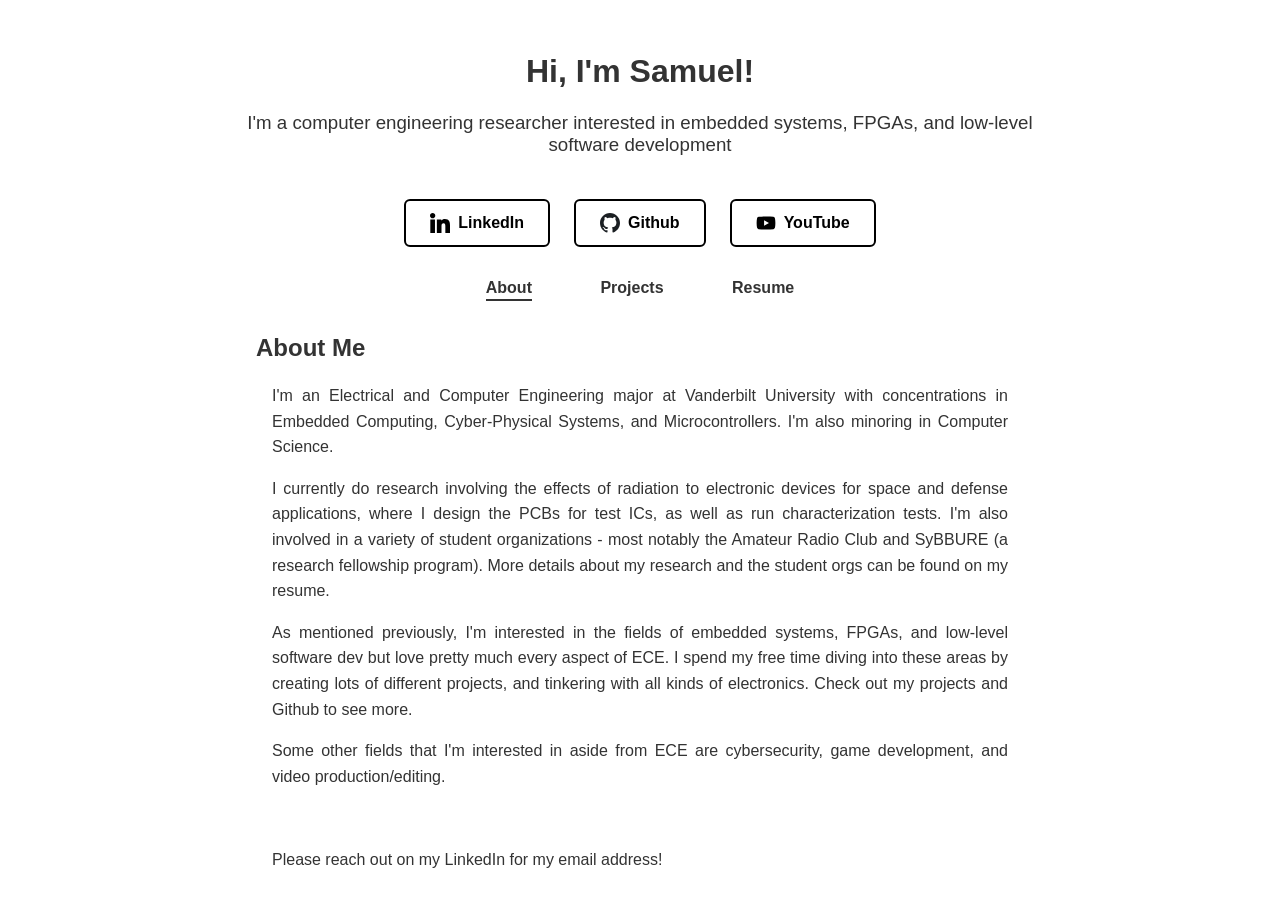
==== index.html @ ed7cce14 "Updated YT link" ====
<!DOCTYPE html>
<html lang="en">
<head>
  <meta charset="UTF-8">
  <meta name="viewport" content="width=device-width, initial-scale=1.0">
  <title>Samuel Wang - Personal Website</title>
  <link rel="stylesheet" href="styles.css">
</head>
<body>
  <header class="fade-in">
    <h1>Hi, I'm Samuel!</h1>
    <h3>
      I'm a computer engineering researcher interested in embedded systems, FPGAs, and low-level software development
    </h3>
  </header>

  <section id="social-media" class="fade-in">
    <div class="social-links">
      <a href="https://www.linkedin.com/in/samuel-wang-506a9029a/" target="_blank" class="social-link">
        <img src="images/linkedin.svg" alt="LinkedIn">
        LinkedIn
      </a>
      <a href="https://github.com/SamuelWang05" target="_blank" class="social-link">
        <img src="images/Octicons-mark-github.svg" alt="GitHub">
        Github
      </a>
      <a href="https://www.youtube.com/@HomebrewKernel" target="_blank" class="social-link">
        <img src="images/youtube.svg" alt="YouTube">
        YouTube
      </a>
    </div>
  </section>  

  <nav class="fade-in">
    <ul>
      <li><a href="#about" class="tab-link">About</a></li>
      <li><a href="#projects" class="tab-link">Projects</a></li>
      <li><a href="#resume" class="tab-link">Resume</a></li>
    </ul>
  </nav> 

  <main>
    <section id="about" class="tab-content">
      <h2>About Me</h2>
      <header>
        <p>
          I'm an Electrical and Computer Engineering major at Vanderbilt University with concentrations in Embedded Computing, Cyber-Physical Systems, and Microcontrollers. I'm also minoring in Computer Science.
        </p>
        <p>
          I currently do research involving the effects of radiation to electronic devices for space and defense applications, where I design the PCBs for test ICs, as well as run characterization tests. I'm also involved in a variety of student organizations - most notably the Amateur Radio Club and SyBBURE (a research fellowship program). More details about my research and the student orgs can be found on my resume.
        </p>
        <p>
          As mentioned previously, I'm interested in the fields of embedded systems, FPGAs, and low-level software dev but love pretty much every aspect of ECE. I spend my free time diving into these areas by creating lots of different projects, and tinkering with all kinds of electronics. Check out my projects and Github to see more.
        </p>
        <p>
          Some other fields that I'm interested in aside from ECE are cybersecurity, game development, and video production/editing.
        </p>
        <br>
        <p>
          Please reach out on my LinkedIn for my email address!
        </p>
      </header>
    </section>

    <section id="projects" class="tab-content">
      <h2>Projects</h2>
      
      <div class="project">
        <img src="images/chip8.jpeg" alt="Chip 8 Image" class="project-img left">
        <div class="project-info right">
          <h3>Chip 8 Emulator</h3>
          <p>
            C++ based emulator that interprets and runs CHIP-8 programs. Handles opcode decoding, graphics rendering, and memory management 
          </p>
          <div class="project-tags">
            <span>C++</span>
            <span>SDL2</span>
            <span>Emulator</span>
            <span>Game Dev</span>
            <a href="https://github.com/SamuelWang05/Chip-8-Emulator" target="_blank" class="github-link">
              <img src="images/Octicons-mark-github.svg" alt="GitHub">
            </a>
          </div>
        </div>
      </div>

      <div class="project">
        <img src="images/youtube_automation.webp" alt="YouTube Automation Image" class="project-img right">
        <div class="project-info left">
          <h3>Automated YouTube Video Generator</h3>
          <p>
            Python-based tool that scrapes top Reddit posts to automatically generate YouTube Shorts, complete with subtitles, background video, and voiceover
          </p>
          <div class="project-tags">
            <span>Python</span>
            <span>Reddit API</span>
            <span>Selenium</span>
            <span>moviepy</span>
            <span>pyttsx3</span>
            <a href="https://github.com/SamuelWang05/AutomatedYouTubeChannel/tree/main" target="_blank" class="github-link">
              <img src="images/Octicons-mark-github.svg" alt="GitHub">
            </a>
          </div>
        </div>
      </div>

      <section class="tracking-section">
        <div id="activity-chart-container">
            <section id="github-activity">
                <h2>My Recent Github Activity:</h2>
                <ul id="activity-list">Loading...</ul>
            </section>
            <div id="chart-container">
                <canvas id="languagesChart"></canvas>
            </div>
        </div>
      </section>

    </section>      

    <section id="resume" class="tab-content">
      <h3><b><u>Education</u></b></h3>
      <p><b>Vanderbilt University</b></p>
      <p><b>Bachelor of Engineering</b> Electrical and Computer Engineering; <b>Minor</b> Computer Science</p>
      <p><b>GPA:</b> 3.95/4.00, Dean’s List (3x) </p>
      <p><b>Relevant Coursework:</b> Computer Architecture, Microcontrollers, Electronics, Digital Signal Processing, Software Design Patterns, Statistics</p>
      
      <h3><b><u>Professional Experience</u></b></h3>
      <p><b>Incoming @ General Motors</b></p>
      <ul>
        <li><p>Manufacturing Controls Intern</p></li>
      </ul>

      <p><b>Vanderbilt Institute for Space and Defense Electronics Lab</b></p>
      <ul>
        <li><p>Develop PCBs (4 layer, mixed signal) for custom test ICs at advanced transistor nodes</p></li>
        <li><p>Developed Python scripts to automate data collection and parsing to investigate shift register functionality at low supply voltages, improving manual processing time by 25 minutes / device</p></li>
      </ul>

      <p><b>The SyBBURE Searle Research and Design Program</b></p>
      <ul>
        <li><p>Implemented an audio-responsive system by interfacing an LED matrix with a Raspberry Pi, using EEG brainwave data to generate mood-specific visualizations and music playback</p></li>
        <li><p>Enhanced user experience by integrating Spotify API to enable audio playback linked to mood-driven playlists</p></li>
        <li><p>Presented research poster at the 2024 SyBBURE summer symposium to a 40+ audience</p></li>
      </ul>

      <p><b>Vanderbilt Undergraduate School of Engineering - Research Intern</b></p>
      <ul>
        <li><p>Assessed manufacturing variations at the 3nm bulk-FinFET node by measuring ring oscillator frequencies on 50+ devices at 3 voltage levels, improving production reliability</p></li>
        <li><p>Developed measurement techniques enabling accurate reading of shift register data at sub-450 mV input voltages, enhancing functionality for low-power applications</p></li>
      </ul>
      
      <h3><b><u>Activities</u></b></h3>
      <p><b>Vanderbilt Amateur Radio Club</b></p>
      <ul>
        <li><p>Assembled a low-cost, directional Yagi antenna for transmitter hunting, optimizing signal accuracy and reducing tracking time for field operations</p></li>
      </ul>
      
      <h3><b><u>Skills</u></b></h3>
      <p><b>Programming: </b> Java, C++, Arduino (C++), SystemVerilog, Python, R, MATLAB</p>
      <p><b>Tools: </b>  Altium, KiCad, EasyEDA, LTSpice</p>

      <br>
      <p>Last updated: Nov. 16, 2024</p>
    </section>
  </main>

  <script src="script.js"></script>
</body>
</html>
---- styles.css ----
body {
  font-family: -apple-system, BlinkMacSystemFont, "Segoe UI", Roboto, "Helvetica Neue", Arial, sans-serif;
  margin: 0;
  padding: 0;
  background-color: #fff;
  color: #333;
}

header {
  text-align: center;
  padding: 2rem 1rem;
  max-width: 800px;
  margin: 0 auto;
}

header p {
  text-align: justify;
  line-height: 1.6;
}

#about h2 {
  margin-bottom: -2rem; /* Adjust this value as needed */
}

h3 {
  font-weight: normal;
}

nav {
  text-align: center;
  margin-bottom: 2rem;
}

nav ul {
  list-style: none;
  padding: 0;
}

nav ul li {
  display: inline;
  margin: 0 2rem;
}

nav ul li a {
  position: relative;
  text-decoration: none;
  color: #333;
  font-weight: bold;
  padding-bottom: 5px;
}

nav ul li a::after {
  content: '';
  position: absolute;
  width: 100%;
  height: 2px;
  bottom: 0;
  left: 0;
  background-color: #333;
  transform: scaleX(0);
  transform-origin: center;
  transition: transform 0.3s ease;
}

nav ul li a:hover::after,
nav ul li a.active::after {
  transform: scaleX(1);
}

main {
  max-width: 800px;
  margin: 0 auto;
  padding: 0 1rem;
}

.tab-content {
  display: none;
  opacity: 0;
  transform: translateY(10px);
  transition: opacity 0.5s ease, transform 0.5s ease;
  max-width: 800px;
  margin: 0 auto;
  padding: 0 1rem;
  text-align: justify;
  line-height: 1.6;
}

.tab-content.active {
  display: block;
}

.tab-content.visible {
  opacity: 1;
  transform: translateY(0);
}

#activity-list {
  list-style: none; /* Removes default bullets */
  padding-left: 0; /* Aligns items properly */
}

#activity-list li {
  margin-bottom: 10px; /* Adds some spacing between events */
}

/* Social Media Section */
#social-media {
  text-align: center;
  margin-top: -1rem;
  margin-bottom: 2rem;
}

.social-links {
  display: flex;
  justify-content: center;
  gap: 1.5rem;
  flex-wrap: wrap;
  margin-top: 0.5rem;
}

.social-link {
  display: flex;
  align-items: center;
  justify-content: center;
  gap: 0.5rem;
  padding: 0.75rem 1.5rem;
  border-radius: 6px;
  text-decoration: none;
  font-weight: bold;
  font-size: 1rem;
  color: #000;
  background-color: #fff;
  border: 2px solid #000;
  transition: background-color 0.3s ease, color 0.3s ease, transform 0.2s ease;
}

.social-link img {
  width: 20px;
  height: 20px;
  filter: invert(0);
  transition: filter 0.3s ease;
}

.social-link:hover {
  background-color: #000;
  color: #fff;
}

.social-link:hover img {
  filter: invert(1);
}

.social-link:active {
  transform: scale(0.95);
}

/* Projects Section */
#projects {
  max-width: 900px;
  margin: 0 auto;
}

.project {
  display: flex;
  align-items: center;
  margin-bottom: 3rem;
  gap: 2rem;
}

.project-img {
  width: 45%;
  border-radius: 10px;
  box-shadow: 0 4px 10px rgba(0, 0, 0, 0.2);
}

.project-info {
  width: 50%;
}

.project-info h3 {
  margin: 0 0 0.5rem;
}

.project-info p {
  margin-bottom: 1rem;
}

/* Alternating Layout */
.project .left {
  order: -1;
}

.project .right {
  order: 1;
}

/* Skill Tags */
.project-tags {
  display: flex;
  flex-wrap: wrap;
  gap: 0.5rem;
  align-items: center;
}

.project-tags span {
  background-color: #f0f0f0;
  color: #333;
  padding: 5px 10px;
  font-size: 0.9rem;
  border-radius: 5px;
  font-weight: bold;
}

/* GitHub Icon */
.github-link img {
  width: 24px;
  height: 24px;
  vertical-align: middle;
  transition: transform 0.2s ease-in-out;
}

.github-link:hover img {
  transform: scale(1.1);
}

/* Fade-in for top-level elements */
.fade-in {
  opacity: 0;
  transform: translateY(10px);
  transition: opacity 1s ease, transform 1s ease;
}

.fade-in.visible {
  opacity: 1;
  transform: translateY(0);
}
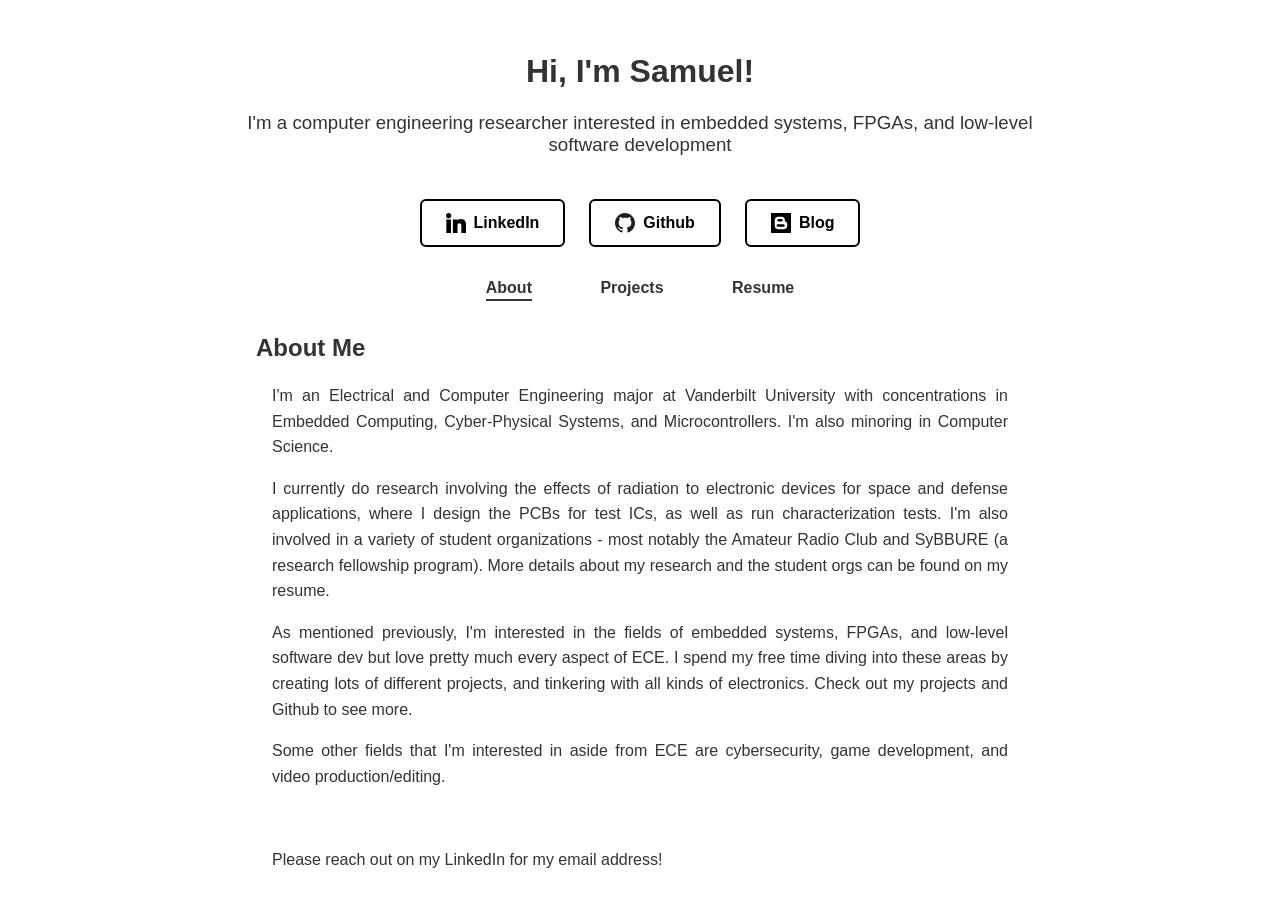
==== commit 7c0d95fe: "Updated resume" ====
--- a/index.html
+++ b/index.html
@@ -24,9 +24,9 @@
         <img src="images/Octicons-mark-github.svg" alt="GitHub">
         Github
       </a>
-      <a href="https://www.youtube.com/@HomebrewKernel" target="_blank" class="social-link">
-        <img src="images/youtube.svg" alt="YouTube">
-        YouTube
+      <a href="https://samwangblog.blogspot.com/" target="_blank" class="social-link">
+        <img src="images/blogger.svg" alt="Blog">
+        Blog 
       </a>
     </div>
   </section>  
@@ -77,8 +77,9 @@
             <span>SDL2</span>
             <span>Emulator</span>
             <span>Game Dev</span>
-            <a href="https://github.com/SamuelWang05/Chip-8-Emulator" target="_blank" class="github-link">
+            <a href="https://github.com/SamuelWang05/Chip-8-Emulator" target="_blank" class="project-link">
               <img src="images/Octicons-mark-github.svg" alt="GitHub">
+              Link
             </a>
           </div>
         </div>
@@ -97,8 +98,9 @@
             <span>Selenium</span>
             <span>moviepy</span>
             <span>pyttsx3</span>
-            <a href="https://github.com/SamuelWang05/AutomatedYouTubeChannel/tree/main" target="_blank" class="github-link">
+            <a href="https://github.com/SamuelWang05/AutomatedYouTubeChannel/tree/main" target="_blank" class="project-link">
               <img src="images/Octicons-mark-github.svg" alt="GitHub">
+              Link
             </a>
           </div>
         </div>
@@ -119,49 +121,84 @@
     </section>      
 
     <section id="resume" class="tab-content">
-      <h3><b><u>Education</u></b></h3>
+      <h3><b>Education</b></h3>
+      <hr>
       <p><b>Vanderbilt University</b></p>
       <p><b>Bachelor of Engineering</b> Electrical and Computer Engineering; <b>Minor</b> Computer Science</p>
-      <p><b>GPA:</b> 3.95/4.00, Dean’s List (3x) </p>
-      <p><b>Relevant Coursework:</b> Computer Architecture, Microcontrollers, Electronics, Digital Signal Processing, Software Design Patterns, Statistics</p>
-      
-      <h3><b><u>Professional Experience</u></b></h3>
-      <p><b>Incoming @ General Motors</b></p>
-      <ul>
-        <li><p>Manufacturing Controls Intern</p></li>
-      </ul>
-
-      <p><b>Vanderbilt Institute for Space and Defense Electronics Lab</b></p>
-      <ul>
-        <li><p>Develop PCBs (4 layer, mixed signal) for custom test ICs at advanced transistor nodes</p></li>
-        <li><p>Developed Python scripts to automate data collection and parsing to investigate shift register functionality at low supply voltages, improving manual processing time by 25 minutes / device</p></li>
-      </ul>
-
-      <p><b>The SyBBURE Searle Research and Design Program</b></p>
-      <ul>
-        <li><p>Implemented an audio-responsive system by interfacing an LED matrix with a Raspberry Pi, using EEG brainwave data to generate mood-specific visualizations and music playback</p></li>
-        <li><p>Enhanced user experience by integrating Spotify API to enable audio playback linked to mood-driven playlists</p></li>
-        <li><p>Presented research poster at the 2024 SyBBURE summer symposium to a 40+ audience</p></li>
-      </ul>
-
-      <p><b>Vanderbilt Undergraduate School of Engineering - Research Intern</b></p>
-      <ul>
-        <li><p>Assessed manufacturing variations at the 3nm bulk-FinFET node by measuring ring oscillator frequencies on 50+ devices at 3 voltage levels, improving production reliability</p></li>
-        <li><p>Developed measurement techniques enabling accurate reading of shift register data at sub-450 mV input voltages, enhancing functionality for low-power applications</p></li>
-      </ul>
-      
-      <h3><b><u>Activities</u></b></h3>
+      <p><b>GPA:</b> 3.96/4.00, Dean’s List (4x) </p>
+      <p><b>Relevant Coursework:</b> Operating Systems, Microcontrollers, Computer Architecture, VLSI Design, Digital Signal Processing, Microelectronics, FPGA Design, Data Structures & Algorithms, Discrete Math, Electronics, Analog Circuits </p>
+      
+      <h3><b>Professional Experience</b></h3>
+      <hr>
+      <p class="tight"><b>General Motors</b></p>
+      <i>Controls Engineer Intern</i>
+      <ul>
+        <li><p>Developed control logic for manufacturing equipment validation by integrating a CAN-based communication stack for a Programmable Logic Controller (PLC), increasing validation testing efficiency by 65%</p></li>
+        <li><p>Developed a Python GUI application for real-time PLC data analysis, providing live graphical data visualization and accelerating debugging in critical manufacturing environments by hours</p></li>
+      </ul>
+
+      <p class="tight"><b>Vanderbilt Institute for Space and Defense Electronics Lab</b></p>
+      <i>Undergraudate Research Assistant</i>
+      <ul>
+        <li><p>Wrote Python scripts to automate error-rate analysis of shift register outputs from FPGA-collected data, reducing manual processing time by 80%</p></li>
+        <li><p>Designed a Python-based telemetry data pipeline over WiFi, using Wireshark and Pandas to analyze real-time metrics and identify root causes of radiation-induced faults in drone systems</p></li>
+        <li><p>Led 3-member team in the design of a multi-layer, mixed-signal PCB with custom footprints for 3nm FinFET CMOS test ICs, enabling high energy electron radiation effects research</p></li>
+        <li><p>Designed PCB for ribbon cable testing to enhance data acquisition reliability, reducing validation time by 80%</p></li>
+        <li><p>Presented research poster to a 400+ audience at the IEEE Nuclear & Space Radiation Effects Conference</p></li>
+      </ul>
+
+      <p class="tight"><b>Vanderbilt Undergraduate School of Engineering</b></p>
+      <i>Research Intern</i>
+      <ul>
+        <li><p>Developed measurement techniques enabling accurate reading of shift register data at sub-nominal input voltages, enhancing functionality for low-power applicationsy</p></li>
+        <li><p>Wrote comprehensive documentation on experimental setup and data analysis processes, aiding two additional experiments, and streamlining collaboration with Git for version control</p></li>
+      </ul>
+
+      <h3><b>Projects</b></h3>
+      <hr>
+      <p><b>Autonomous Vehicle Sensor Fusion Simulator</b> | C++</p>
+      <ul>
+        <li><p>Built an autonomous vehicle simulator by applying a Kalman filter to synthetic LiDAR, radar, and camera inputs, achieving 98% object association accuracy</p></li>
+      </ul>
+      <p><b>Real-time Embedded Audio Equalizer</b> | C, RTOS, STM32</p>
+      <ul>
+        <li><p>Built a real-time embedded audio visualizer system using RTOS with an STM32F4 microcontroller, applying 3-band IIR filtering with ~[X]ms latency</p></li>
+        <li><p>Integrated adjustable potentiometers and LCD display with ADC and GPIO peripherals to dynamically control equalizer gain bands and visualize output, achieving ~[Z]ms input-to-output system response time</p></li>
+      </ul>
+      <p><b>EEG Brainwave Visualizer</b> | Python, Raspberry Pi</p>
+      <ul>
+        <li><p>Collaborated in team of 4 to implement real-time EEG brainwave processing on a Raspberry Pi to generate mood-specific visualizations on an LED matrix and adaptive music playback</p></li>
+        <li><p>Used the pybluez Python library to filter bluetooth data from the EEG sensor, achieving 85\% accuracy in mood associativity</p></li>
+        <li><p>Hackathon winner for top project in innovative hardware-software design</p></li>
+      </ul>
+      <p><b>Chip 8 Emulator</b> | C++, CPU Design, Emulator</p>
+      <ul>
+        <li><p>Implemented a Chip-8 interpreter in C++ by decoding and executing 35+ opcodes, managing memory, registers, timers, and input to recreate retro game behavior</p></li>
+        <li><p>Utilized SDL2 library to build a graphical frontend for rendering memory-mapped graphics and handling real-time, event-driven user input</p></li>
+      </ul>
+      <p><b>Reddit Stores - Automated YouTube Video Editor</b></p>
+      <ul>
+        <li><p>Developed a Python automation pipeline using the Reddit API to fetch top posts into .mp4 videos, enabling media generation in seconds</p></li>
+        <li><p>Utilized moviepy, pyttsx3, and Selenium libraries to automatically generate voiceovers and edit videos</p></li>
+        <li><p>Published 16 videos to YouTube, generating nearly 1k views and achieving a 96\% upvote rate, validating the design</p></li>
+      </ul>
+      
+      <h3><b>Activities</b></h3>
+      <hr>
       <p><b>Vanderbilt Amateur Radio Club</b></p>
       <ul>
         <li><p>Assembled a low-cost, directional Yagi antenna for transmitter hunting, optimizing signal accuracy and reducing tracking time for field operations</p></li>
-      </ul>
-      
-      <h3><b><u>Skills</u></b></h3>
-      <p><b>Programming: </b> Java, C++, Arduino (C++), SystemVerilog, Python, R, MATLAB</p>
-      <p><b>Tools: </b>  Altium, KiCad, EasyEDA, LTSpice</p>
+        <li><p>Collaborated with team of 4 to design PCB in KiCAD to generate carrier wave signals in the AM frequency band for a miniature radio transmitter</p></li>
+      </ul>
+      
+      <h3><b>Skills</b></h3>
+      <hr>
+      <p><b>Programming: </b> C/C++, Python, Assembly (AVR), Verilog (GTKWave, Icarus Verilog), Java, Matlab</p>
+      <p><b>Software Tools: </b>  Git, LTSpice, FreeRTOS, STM32 Cube IDE, Cadence, Wireshark, KiCAD</p>
+      <p><b>Hardware Tools: </b> Oscilloscope, Logic Analyzer, FPGAs</p>
 
       <br>
-      <p>Last updated: Nov. 16, 2024</p>
+      <p>Last updated: Aug. 22, 2025</p>
     </section>
   </main>
 
--- a/styles.css
+++ b/styles.css
@@ -211,18 +211,6 @@
   font-weight: bold;
 }
 
-/* GitHub Icon */
-.github-link img {
-  width: 24px;
-  height: 24px;
-  vertical-align: middle;
-  transition: transform 0.2s ease-in-out;
-}
-
-.github-link:hover img {
-  transform: scale(1.1);
-}
-
 /* Fade-in for top-level elements */
 .fade-in {
   opacity: 0;
@@ -233,4 +221,56 @@
 .fade-in.visible {
   opacity: 1;
   transform: translateY(0);
-}+}
+
+/* 🔹 New tighter paragraph class for experience section */
+p.tight {
+  margin-bottom: 0.25rem; /* smaller gap under paragraph */
+}
+
+/* Single-spaced bullets in resume section */
+#resume ul {
+  margin-top: 0.25rem;   /* tighten space above list */
+  margin-bottom: 0.25rem; /* tighten space below list */
+}
+
+#resume ul li {
+  margin-bottom: 0.15rem; /* very small gap between bullets */
+}
+
+#resume ul li p {
+  margin: 0.01; 
+  line-height: 1.2; /* tighter line spacing inside each bullet */
+}
+
+.project-link {
+  display: inline-flex;
+  align-items: center;
+  gap: 6px; /* space between icon and text */
+  background-color: #fff; /* default white */
+  color: #000; /* default black text */
+  padding: 5px 12px;
+  font-size: 0.9rem;
+  border-radius: 5px;
+  font-weight: bold;
+  text-decoration: none;
+  border: 1.9px solid #000; /* optional: black border to match header buttons */
+  transition: background-color 0.3s ease, color 0.3s ease, transform 0.2s ease;
+}
+
+.project-link img {
+  width: 16px;
+  height: 16px;
+  filter: invert(0); /* black icon by default */
+  transition: filter 0.3s ease;
+}
+
+.project-link:hover {
+  background-color: #000; /* hover: black background */
+  color: #fff; /* hover: white text */
+  transform: translateY(-2px);
+}
+
+.project-link:hover img {
+  filter: invert(1); /* hover: white icon */
+}
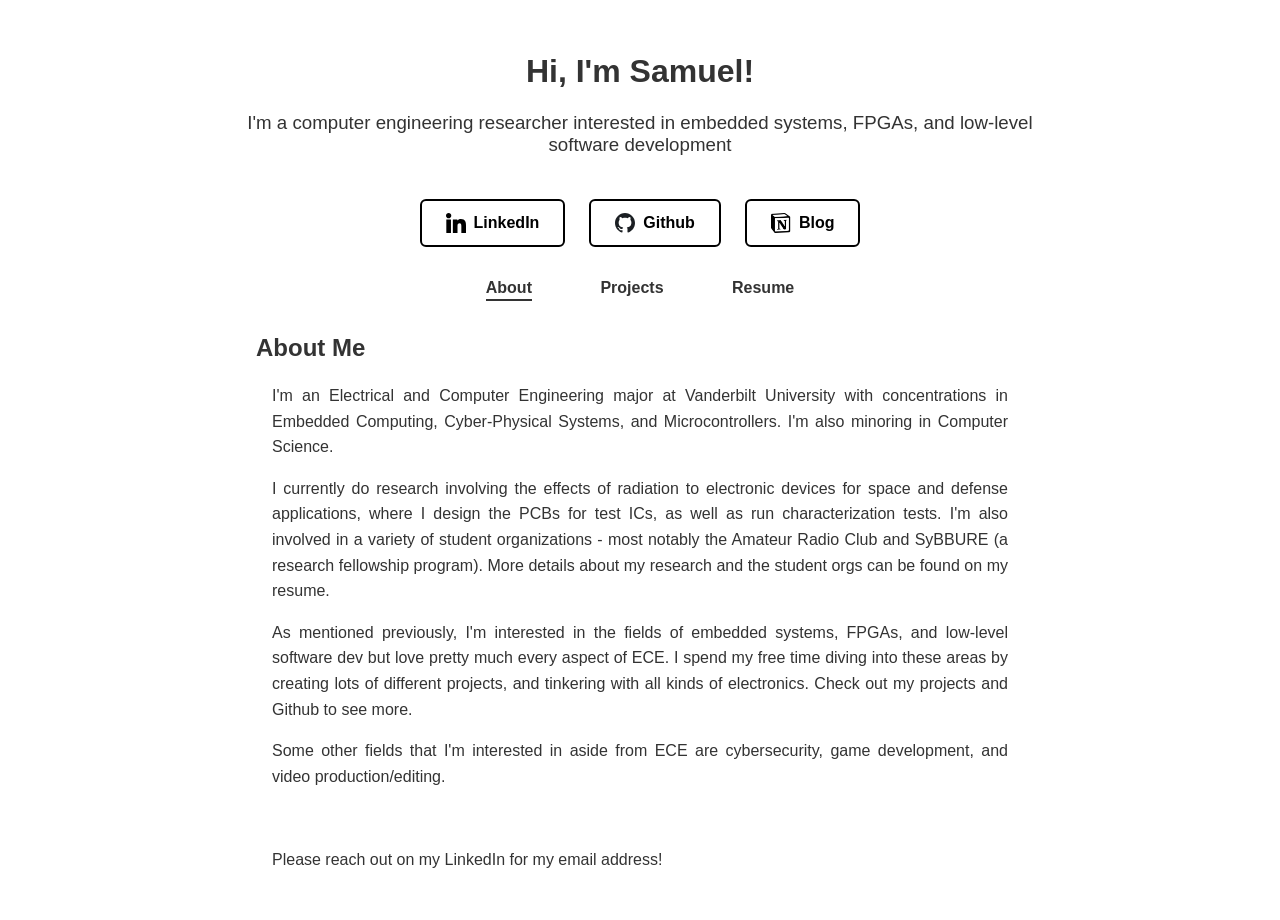
==== commit 0b3c50bb: "updated blog" ====
--- a/index.html
+++ b/index.html
@@ -24,8 +24,8 @@
         <img src="images/Octicons-mark-github.svg" alt="GitHub">
         Github
       </a>
-      <a href="https://samwangblog.blogspot.com/" target="_blank" class="social-link">
-        <img src="images/blogger.svg" alt="Blog">
+      <a href="https://samuel-wang-blog.notion.site/Samuel-s-Blog-2cd65964be1780f497fef8274fc2be08" target="_blank" class="social-link">
+        <img src="images/Notion-logo.webp" alt="Blog">
         Blog 
       </a>
     </div>
@@ -64,7 +64,27 @@
 
     <section id="projects" class="tab-content">
       <h2>Projects</h2>
-      
+
+       <div class="project">
+        <img src="images/stm_audio_mixer.jpeg" alt="STM Audio Mixer Image" class="project-img right">
+        <div class="project-info left">
+          <h3>Audio Mixer with an STM32</h3>
+          <p>
+            Real-time embedded audio mixer using an STM32F4 microcontroller and 3-band IIR filtering 
+          </p>
+          <div class="project-tags">
+            <span>C</span>
+            <span>Embedded</span>
+            <span>STM32</span>
+            <span>DSP</span>
+            <a href="https://github.com/SamuelWang05/Chip-8-Emulator" target="_blank" class="project-link">
+              <img src="images/blogger.svg" alt="Blog">
+              Blog Post 
+            </a>
+          </div>
+        </div>
+      </div>
+
       <div class="project">
         <img src="images/chip8.jpeg" alt="Chip 8 Image" class="project-img left">
         <div class="project-info right">
@@ -168,7 +188,7 @@
       <p><b>EEG Brainwave Visualizer</b> | Python, Raspberry Pi</p>
       <ul>
         <li><p>Collaborated in team of 4 to implement real-time EEG brainwave processing on a Raspberry Pi to generate mood-specific visualizations on an LED matrix and adaptive music playback</p></li>
-        <li><p>Used the pybluez Python library to filter bluetooth data from the EEG sensor, achieving 85\% accuracy in mood associativity</p></li>
+        <li><p>Used the pybluez Python library to filter bluetooth data from the EEG sensor, achieving 85% accuracy in mood associativity</p></li>
         <li><p>Hackathon winner for top project in innovative hardware-software design</p></li>
       </ul>
       <p><b>Chip 8 Emulator</b> | C++, CPU Design, Emulator</p>
@@ -180,7 +200,7 @@
       <ul>
         <li><p>Developed a Python automation pipeline using the Reddit API to fetch top posts into .mp4 videos, enabling media generation in seconds</p></li>
         <li><p>Utilized moviepy, pyttsx3, and Selenium libraries to automatically generate voiceovers and edit videos</p></li>
-        <li><p>Published 16 videos to YouTube, generating nearly 1k views and achieving a 96\% upvote rate, validating the design</p></li>
+        <li><p>Published 16 videos to YouTube, generating nearly 1k views and achieving a 96% upvote rate, validating the design</p></li>
       </ul>
       
       <h3><b>Activities</b></h3>
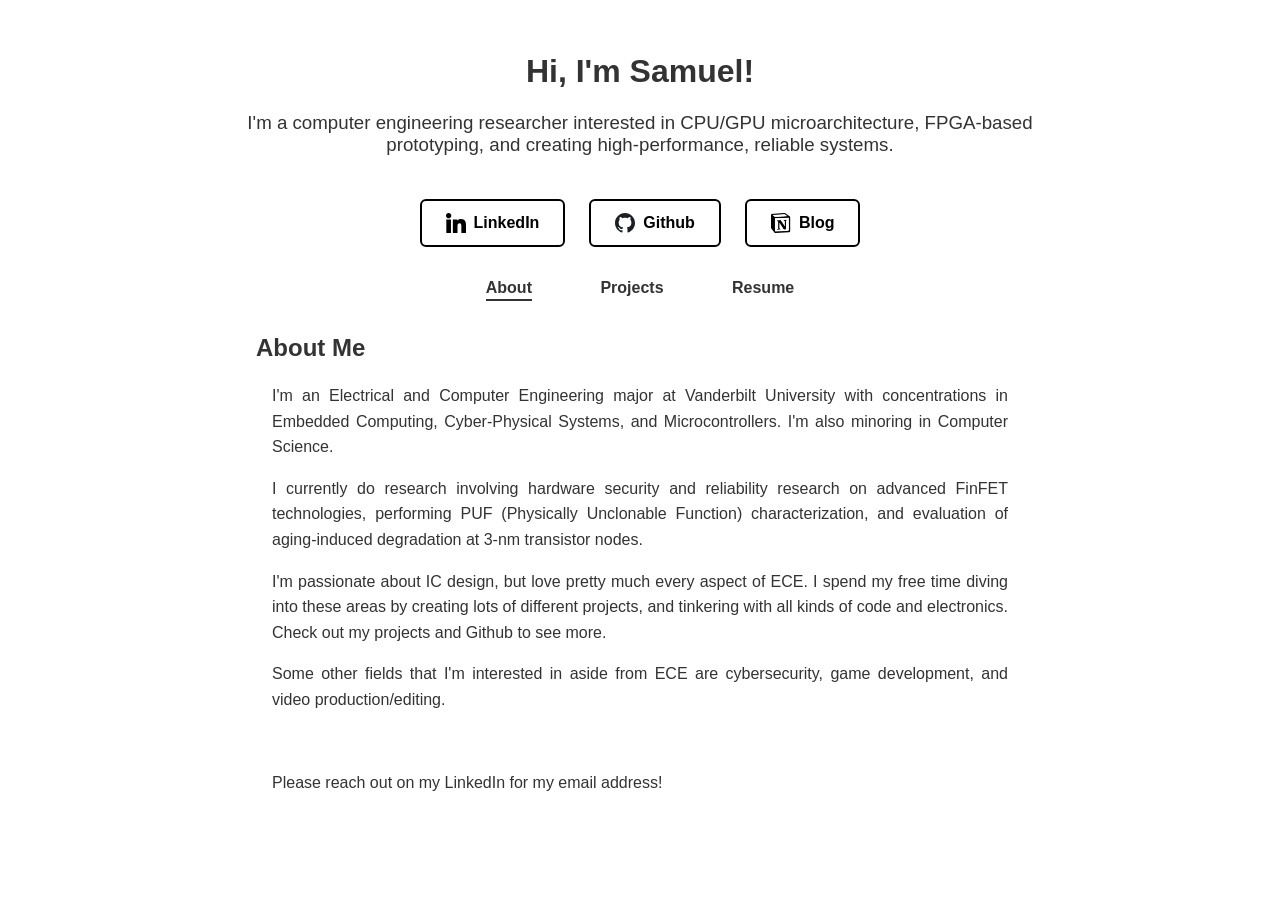
==== commit 5b1e8e48: "Changed projects page" ====
--- a/index.html
+++ b/index.html
@@ -10,7 +10,7 @@
   <header class="fade-in">
     <h1>Hi, I'm Samuel!</h1>
     <h3>
-      I'm a computer engineering researcher interested in embedded systems, FPGAs, and low-level software development
+      I'm a computer engineering researcher interested in CPU/GPU microarchitecture, FPGA-based prototyping, and creating high-performance, reliable systems. 
     </h3>
   </header>
 
@@ -47,10 +47,10 @@
           I'm an Electrical and Computer Engineering major at Vanderbilt University with concentrations in Embedded Computing, Cyber-Physical Systems, and Microcontrollers. I'm also minoring in Computer Science.
         </p>
         <p>
-          I currently do research involving the effects of radiation to electronic devices for space and defense applications, where I design the PCBs for test ICs, as well as run characterization tests. I'm also involved in a variety of student organizations - most notably the Amateur Radio Club and SyBBURE (a research fellowship program). More details about my research and the student orgs can be found on my resume.
-        </p>
-        <p>
-          As mentioned previously, I'm interested in the fields of embedded systems, FPGAs, and low-level software dev but love pretty much every aspect of ECE. I spend my free time diving into these areas by creating lots of different projects, and tinkering with all kinds of electronics. Check out my projects and Github to see more.
+          I currently do research involving hardware security and reliability research on advanced FinFET technologies, performing PUF (Physically Unclonable Function) characterization, and evaluation of aging-induced degradation at 3-nm transistor nodes.
+        </p>
+        <p>
+          I'm passionate about IC design, but love pretty much every aspect of ECE. I spend my free time diving into these areas by creating lots of different projects, and tinkering with all kinds of code and electronics. Check out my projects and Github to see more.
         </p>
         <p>
           Some other fields that I'm interested in aside from ECE are cybersecurity, game development, and video production/editing.
@@ -66,19 +66,22 @@
       <h2>Projects</h2>
 
        <div class="project">
-        <img src="images/stm_audio_mixer.jpeg" alt="STM Audio Mixer Image" class="project-img right">
+        <img src="images/cpu.jpg" alt="CPU layout" class="project-img right">
         <div class="project-info left">
-          <h3>Audio Mixer with an STM32</h3>
+          <h3>RISC-V Processor</h3>
           <p>
-            Real-time embedded audio mixer using an STM32F4 microcontroller and 3-band IIR filtering 
+            RISC-V processor written in Verilog
           </p>
           <div class="project-tags">
-            <span>C</span>
-            <span>Embedded</span>
-            <span>STM32</span>
-            <span>DSP</span>
-            <a href="https://github.com/SamuelWang05/Chip-8-Emulator" target="_blank" class="project-link">
-              <img src="images/blogger.svg" alt="Blog">
+            <span>Verilog</span>
+            <span>GTKWave</span>
+            <span>Computer Architecture</span>
+            <a href="https://github.com/SamuelWang05/RISC-V-CPU" target="_blank" class="project-link">
+              <img src="images/Octicons-mark-github.svg" alt="Blog">
+               Github Repo
+            </a>
+            <a href="https://samuel-wang-blog.notion.site/My-journey-of-building-a-RISC-V-processor-2e965964be178027bc88e6b3f8d188a1" target="_blank" class="project-link">
+              <img src="images/Notion-logo.webp" alt="Blog">
               Blog Post 
             </a>
           </div>
@@ -99,28 +102,7 @@
             <span>Game Dev</span>
             <a href="https://github.com/SamuelWang05/Chip-8-Emulator" target="_blank" class="project-link">
               <img src="images/Octicons-mark-github.svg" alt="GitHub">
-              Link
-            </a>
-          </div>
-        </div>
-      </div>
-
-      <div class="project">
-        <img src="images/youtube_automation.webp" alt="YouTube Automation Image" class="project-img right">
-        <div class="project-info left">
-          <h3>Automated YouTube Video Generator</h3>
-          <p>
-            Python-based tool that scrapes top Reddit posts to automatically generate YouTube Shorts, complete with subtitles, background video, and voiceover
-          </p>
-          <div class="project-tags">
-            <span>Python</span>
-            <span>Reddit API</span>
-            <span>Selenium</span>
-            <span>moviepy</span>
-            <span>pyttsx3</span>
-            <a href="https://github.com/SamuelWang05/AutomatedYouTubeChannel/tree/main" target="_blank" class="project-link">
-              <img src="images/Octicons-mark-github.svg" alt="GitHub">
-              Link
+              Github Repo 
             </a>
           </div>
         </div>
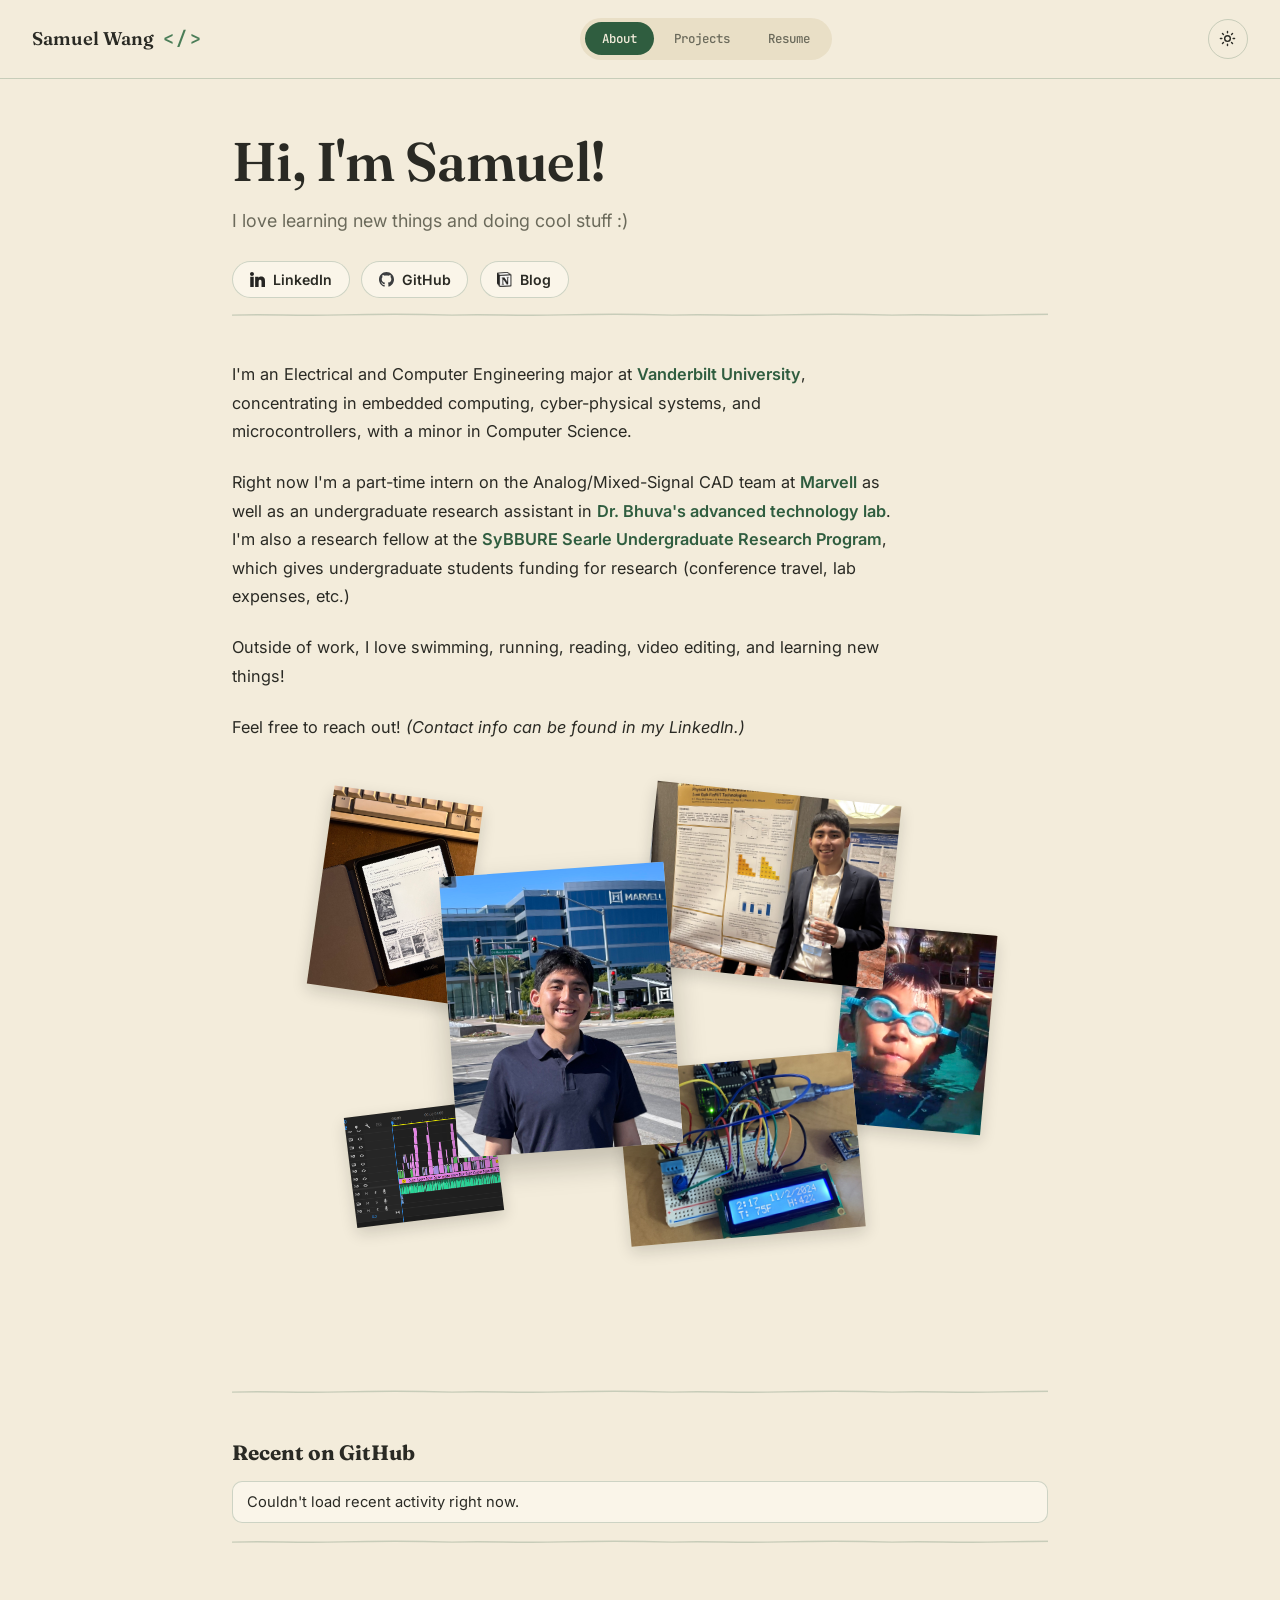
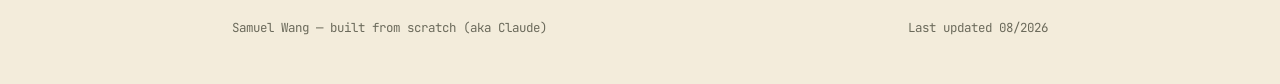
==== commit 3e1d6bb9: "Overhauled website, new theme and updated content" ====
--- a/index.html
+++ b/index.html
@@ -1,209 +1,619 @@
 <!DOCTYPE html>
 <html lang="en">
 <head>
-  <meta charset="UTF-8">
-  <meta name="viewport" content="width=device-width, initial-scale=1.0">
-  <title>Samuel Wang - Personal Website</title>
-  <link rel="stylesheet" href="styles.css">
+<meta charset="UTF-8">
+<meta name="viewport" content="width=device-width, initial-scale=1.0">
+<title>Samuel Wang — Portfolio</title>
+<meta name="description" content="Samuel Wang — computer engineer working on CPU/GPU microarchitecture, FPGA prototyping, and hardware reliability research.">
+<link rel="preconnect" href="https://fonts.googleapis.com">
+<link rel="preconnect" href="https://fonts.gstatic.com" crossorigin>
+<link href="https://fonts.googleapis.com/css2?family=Fraunces:opsz,wght@9..144,400;9..144,500;9..144,600;9..144,700&family=Inter:wght@400;500;600;700&family=JetBrains+Mono:wght@400;500;600&display=swap" rel="stylesheet">
+<style>
+  :root{
+    --cream:#f3ecdb;
+    --cream-2:#e9dfc6;
+    --paper:#faf5e9;
+    --ink:#2a2a24;
+    --ink-soft:#6b6a5b;
+    --forest:#2f5d3f;
+    --forest-2:#3d7350;
+    --forest-soft:#4a7d57;
+    --line:rgba(47,93,63,0.22);
+    --shadow:0 10px 30px rgba(40,35,20,0.08);
+    --radius:14px;
+    color-scheme: light;
+  }
+  html[data-theme="dark"]{
+    --cream:#1c1c1a;
+    --cream-2:#262622;
+    --paper:#212120;
+    --ink:#ece8dd;
+    --ink-soft:#9c9c92;
+    --forest:#6fbf85;
+    --forest-2:#8fd4a1;
+    --forest-soft:#5fae74;
+    --line:rgba(111,191,133,0.22);
+    --shadow:0 10px 30px rgba(0,0,0,0.4);
+    color-scheme: dark;
+  }
+  *{box-sizing:border-box;}
+  html{scroll-behavior:smooth;}
+  body{
+    margin:0;
+    background:var(--cream);
+    color:var(--ink);
+    font-family:'Inter',sans-serif;
+    transition:background .35s ease, color .35s ease;
+    -webkit-font-smoothing:antialiased;
+  }
+  ::selection{background:var(--forest); color:var(--cream);}
+  a{color:inherit;}
+
+  .mono{font-family:'JetBrains Mono',monospace; letter-spacing:0.02em;}
+
+  /* ---------- Top bar ---------- */
+  .topbar{
+    position:sticky; top:0; z-index:50;
+    display:flex; align-items:center; justify-content:space-between;
+    padding:1.1rem 2rem;
+    background:color-mix(in srgb, var(--cream) 88%, transparent);
+    backdrop-filter:blur(10px);
+    border-bottom:1px solid var(--line);
+  }
+  .brand{
+    display:flex; align-items:baseline; gap:0.5rem;
+    font-family:'Fraunces',serif; font-weight:600; font-size:1.15rem;
+    text-decoration:none; color:var(--ink);
+  }
+  .brand .dot{color:var(--forest-soft); font-family:'JetBrains Mono',monospace; letter-spacing:0.14em; margin-left:0.05em;}
+
+  nav.tabs{display:flex; gap:0.25rem; background:var(--cream-2); padding:0.3rem; border-radius:999px;}
+  nav.tabs button{
+    all:unset; cursor:pointer;
+    font-family:'JetBrains Mono',monospace; font-size:0.78rem; font-weight:500;
+    padding:0.5rem 1.05rem; border-radius:999px; color:var(--ink-soft);
+    transition:background .25s ease, color .25s ease;
+  }
+  nav.tabs button.active{background:var(--forest); color:var(--cream);}
+  nav.tabs button:hover:not(.active){color:var(--ink);}
+
+  .top-actions{display:flex; align-items:center; gap:0.9rem;}
+  .theme-toggle{
+    all:unset; cursor:pointer; display:flex; align-items:center; justify-content:center;
+    width:38px; height:38px; border-radius:50%; border:1px solid var(--line);
+    color:var(--ink);
+  }
+  .theme-toggle svg{width:17px; height:17px;}
+  .theme-toggle .moon{display:none;}
+  html[data-theme="dark"] .theme-toggle .sun{display:none;}
+  html[data-theme="dark"] .theme-toggle .moon{display:block;}
+
+  /* ---------- Layout ---------- */
+  main{max-width:880px; margin:0 auto; padding:0 2rem;}
+  .view{display:none; animation:rise .5s ease both;}
+  .view.active{display:block;}
+  @keyframes rise{from{opacity:0; transform:translateY(14px);} to{opacity:1; transform:translateY(0);}}
+
+  /* Hand-drawn rule — signature element, replaces straight borders (gentle marker wobble) */
+  .hand-rule{
+    width:100%; height:6px; border:none;
+    background-color:var(--line);
+    -webkit-mask-image:url("data:image/svg+xml,%3Csvg xmlns='http://www.w3.org/2000/svg' width='220' height='6' viewBox='0 0 220 6'%3E%3Cpath d='M0 3.1 C 40 1.9, 60 4.1, 110 2.9 S 180 1.8, 220 3.2' stroke='black' stroke-width='1.3' fill='none' stroke-linecap='round'/%3E%3C/svg%3E");
+    mask-image:url("data:image/svg+xml,%3Csvg xmlns='http://www.w3.org/2000/svg' width='220' height='6' viewBox='0 0 220 6'%3E%3Cpath d='M0 3.1 C 40 1.9, 60 4.1, 110 2.9 S 180 1.8, 220 3.2' stroke='black' stroke-width='1.3' fill='none' stroke-linecap='round'/%3E%3C/svg%3E");
+    -webkit-mask-repeat:repeat-x; mask-repeat:repeat-x;
+    -webkit-mask-size:220px 6px; mask-size:220px 6px;
+  }
+
+  .eyebrow{
+    font-family:'JetBrains Mono',monospace; font-size:0.72rem; letter-spacing:0.14em;
+    text-transform:uppercase; color:var(--forest-soft); margin:0 0 0.6rem;
+  }
+
+  /* ---------- Hero / About ---------- */
+  .hero{padding:3.4rem 0 0.5rem;}
+  .hero h1{
+    font-family:'Fraunces',serif; font-weight:600; font-size:clamp(2.2rem, 5vw, 3.4rem);
+    line-height:1.05; margin:0 0 1rem; letter-spacing:-0.01em;
+  }
+  .hero .lede{
+    font-size:1.12rem; line-height:1.65; color:var(--ink-soft); max-width:58ch; margin:0;
+  }
+
+  /* ---------- Photo collage ---------- */
+  .collage-wrap{
+    position:relative; width:100%; max-width:720px; aspect-ratio:720/480;
+    margin:3rem auto 7.5rem;
+  }
+
+  .cphoto{
+    position:absolute; left:var(--x); top:var(--y); width:var(--w);
+    margin:0; padding:0; border:none; border-radius:2px;
+    background:var(--cream-2);
+    box-shadow:0 6px 16px rgba(20,20,10,0.16);
+    transform:translate(-50%,-50%) rotate(var(--rot,0deg));
+    cursor:pointer;
+    transition:transform .22s ease, box-shadow .22s ease, z-index 0s;
+  }
+  .cphoto:hover{
+    transform:translate(-50%,-50%) rotate(var(--rot,0deg)) scale(1.07);
+    box-shadow:0 16px 30px rgba(20,20,10,0.24);
+  }
+  .cphoto img{width:100%; aspect-ratio:var(--ar,1/1); object-fit:cover; display:block; background:var(--cream-2);}
+  .cphoto.ph-fallback img{display:none;}
+  .cphoto.ph-fallback::before{
+    content:'photo';
+    display:flex; align-items:center; justify-content:center;
+    width:100%; aspect-ratio:var(--ar,1/1);
+    background:var(--forest); opacity:0.28;
+    font-family:'JetBrains Mono',monospace; font-size:0.72rem; color:var(--ink);
+  }
+
+  .cphoto.ph-anchor{box-shadow:0 14px 30px rgba(20,20,10,0.22);}
+
+  @media (max-width:720px){
+    .collage-wrap{aspect-ratio:auto; max-width:420px; margin:2.6rem auto 5.5rem;}
+    .collage-wrap{display:grid; grid-template-columns:repeat(2,1fr); gap:0.8rem;}
+    .cphoto{position:static; width:100% !important; transform:none !important; margin:0;}
+    .cphoto:hover{transform:none !important;}
+    .cphoto.ph-anchor{grid-column:1 / -1; max-width:220px; margin:0 auto 0.2rem;}
+  }
+
+  .lightbox{
+    position:fixed; inset:0; z-index:200; display:none;
+    align-items:center; justify-content:center;
+    background:rgba(20,18,10,0.6); backdrop-filter:blur(3px);
+    padding:1.5rem;
+  }
+  .lightbox.open{display:flex;}
+  .lightbox-card{
+    position:relative; background:var(--paper); border-radius:12px; max-width:420px; width:100%;
+    padding:1.3rem 1.3rem 1.5rem; box-shadow:var(--shadow); text-align:center;
+  }
+  .lightbox-card img{width:100%; aspect-ratio:1/1; object-fit:cover; border-radius:8px; margin-bottom:1rem;}
+  .lightbox-card h4{font-family:'Fraunces',serif; margin:0 0 0.5rem; font-size:1.15rem;}
+  .lightbox-card p{margin:0; color:var(--ink-soft); font-size:0.92rem; line-height:1.55;}
+  .lightbox-close{
+    all:unset; position:absolute; top:0.6rem; right:0.8rem; cursor:pointer;
+    font-size:1.4rem; color:var(--ink-soft); line-height:1;
+  }
+  .lightbox-close:hover{color:var(--ink);}
+
+  .social-row{display:flex; flex-wrap:wrap; gap:0.7rem; margin:1.6rem 0 0.4rem;}
+  .pill{
+    display:inline-flex; align-items:center; gap:0.5rem;
+    padding:0.55rem 1.05rem; border-radius:999px; border:1px solid var(--line);
+    text-decoration:none; font-size:0.88rem; font-weight:600; color:var(--ink);
+    background:var(--paper);
+    transition:background .25s ease, color .25s ease, border-color .25s ease, transform .2s ease;
+  }
+  .pill img{width:15px; height:15px; opacity:0.85;}
+  html[data-theme="dark"] .pill img{filter:invert(1);}
+  .pill:hover{background:var(--forest); color:var(--cream); border-color:var(--forest); transform:translateY(-2px);}
+  .pill:hover img{filter:invert(1);}
+
+  .about-body{margin-top:2.6rem; display:grid; gap:1.4rem; max-width:66ch;}
+  .about-body p{margin:0; line-height:1.75; font-size:1.02rem; color:var(--ink);}
+  .about-body strong{color:var(--forest); font-weight:600;}
+
+  /* ---------- Activity ---------- */
+  .activity-block{margin-top:2.2rem; padding-top:0.6rem;}
+  .activity-block h2{font-family:'Fraunces',serif; font-size:1.3rem; margin:0 0 1rem;}
+  #activity-list{list-style:none; padding:0; margin:0; display:grid; gap:0.6rem;}
+  #activity-list li{
+    font-size:0.92rem; padding:0.7rem 0.9rem; background:var(--paper);
+    border:1px solid var(--line); border-radius:10px; display:flex; gap:0.6rem; align-items:center;
+  }
+  #activity-list a{font-weight:600; text-decoration:none; border-bottom:1px solid var(--line);}
+  #activity-list a:hover{color:var(--forest-soft);}
+
+  /* ---------- Projects ---------- */
+  .section-head{padding:3.4rem 0 0;}
+  .section-head h2{font-family:'Fraunces',serif; font-size:clamp(1.8rem,4vw,2.4rem); margin:0 0 0.6rem; font-weight:600;}
+  .section-head p{color:var(--ink-soft); max-width:56ch; line-height:1.6; margin:0;}
+
+  .project{
+    display:grid; grid-template-columns:0.9fr 1.1fr; gap:2.2rem; align-items:center;
+    padding:2.4rem 0;
+  }
+  .project:last-child{margin-bottom:1.5rem;}
+  .project-img-wrap{border-radius:var(--radius); overflow:hidden; box-shadow:var(--shadow); aspect-ratio:4/3;}
+  .project-img-wrap img{width:100%; height:100%; object-fit:cover; display:block;}
+  .project.reverse{grid-template-columns:1.1fr 0.9fr;}
+  .project.reverse .project-img-wrap{order:2;}
+  .project-info h3{font-family:'Fraunces',serif; font-size:1.4rem; margin:0 0 0.6rem; font-weight:600;}
+  .project-info p{margin:0 0 1.1rem; color:var(--ink-soft); line-height:1.6; font-size:0.97rem;}
+  .project-tags{display:flex; flex-wrap:wrap; gap:0.5rem; margin-bottom:1.1rem;}
+  .project-tags span{
+    font-family:'JetBrains Mono',monospace; font-size:0.72rem; padding:0.3rem 0.6rem;
+    background:var(--cream-2); border-radius:6px; color:var(--ink-soft);
+  }
+  .project-links{display:flex; gap:0.6rem; flex-wrap:wrap;}
+  .project-link{
+    display:inline-flex; align-items:center; gap:0.45rem; text-decoration:none;
+    padding:0.45rem 0.85rem; border:1px solid var(--line); border-radius:8px;
+    font-size:0.83rem; font-weight:600; color:var(--ink); background:var(--paper);
+    transition:all .2s ease;
+  }
+  .project-link img{width:14px; height:14px;}
+  html[data-theme="dark"] .project-link img{filter:invert(1);}
+  .project-link:hover{background:var(--forest); color:var(--cream); border-color:var(--forest);}
+  .project-link:hover img{filter:invert(1);}
+
+  @media (max-width:680px){
+    .project, .project.reverse{grid-template-columns:1fr; gap:1.2rem;}
+    .project.reverse .project-img-wrap{order:0;}
+  }
+
+  /* ---------- Resume ---------- */
+  .resume-top{display:flex; flex-wrap:wrap; align-items:flex-end; justify-content:space-between; gap:1rem; padding-top:3.4rem;}
+  .resume-top h2{font-family:'Fraunces',serif; font-size:clamp(1.8rem,4vw,2.4rem); margin:0; font-weight:600;}
+  .download-btn{
+    display:inline-flex; align-items:center; gap:0.55rem; text-decoration:none;
+    padding:0.75rem 1.3rem; background:var(--forest); color:var(--cream); border-radius:10px;
+    font-weight:600; font-size:0.92rem; transition:transform .2s ease, opacity .2s ease;
+  }
+  .download-btn:hover{transform:translateY(-2px); opacity:0.92;}
+  .download-btn svg{width:16px; height:16px;}
+
+  .resume-block{margin-top:2.4rem;}
+  .resume-block h3{
+    font-family:'JetBrains Mono',monospace; font-size:0.8rem; text-transform:uppercase;
+    letter-spacing:0.1em; color:var(--forest-soft); margin:0 0 1rem;
+  }
+  .entry{margin-bottom:1.5rem;}
+  .entry-head{display:flex; flex-wrap:wrap; justify-content:space-between; align-items:baseline; gap:0.4rem 1rem;}
+  .entry-head h4{font-family:'Fraunces',serif; font-size:1.08rem; margin:0; font-weight:600;}
+  .entry-head .role{color:var(--forest-soft); font-size:0.9rem; font-style:italic;}
+  .entry-head .when{font-family:'JetBrains Mono',monospace; font-size:0.76rem; color:var(--ink-soft); white-space:nowrap;}
+  .entry ul{margin:0.5rem 0 0; padding-left:1.15rem;}
+  .entry ul li{font-size:0.93rem; line-height:1.55; color:var(--ink); margin-bottom:0.35rem;}
+
+  .skills-grid{display:grid; gap:0.8rem;}
+  .skills-row{display:flex; gap:0.8rem; font-size:0.92rem; line-height:1.6;}
+  .skills-row .label{font-family:'JetBrains Mono',monospace; font-size:0.76rem; color:var(--forest-soft); min-width:150px; flex-shrink:0; padding-top:0.15rem;}
+
+  footer{
+    margin-top:3rem; padding:1.6rem 0 3rem;
+    display:flex; justify-content:space-between; flex-wrap:wrap; gap:1rem;
+    font-family:'JetBrains Mono',monospace; font-size:0.78rem; color:var(--ink-soft);
+  }
+
+  @media (max-width:640px){
+    .topbar{padding:1rem 1.2rem; flex-wrap:wrap; gap:0.8rem;}
+    main{padding:0 1.2rem;}
+    nav.tabs{order:3; width:100%; justify-content:center;}
+  }
+
+  @media (prefers-reduced-motion: reduce){
+    html{scroll-behavior:auto;}
+    .view{animation:none;}
+  }
+</style>
 </head>
 <body>
-  <header class="fade-in">
-    <h1>Hi, I'm Samuel!</h1>
-    <h3>
-      I'm a computer engineering researcher interested in CPU/GPU microarchitecture, FPGA-based prototyping, and creating high-performance, reliable systems. 
-    </h3>
-  </header>
-
-  <section id="social-media" class="fade-in">
-    <div class="social-links">
-      <a href="https://www.linkedin.com/in/samuel-wang-506a9029a/" target="_blank" class="social-link">
-        <img src="images/linkedin.svg" alt="LinkedIn">
-        LinkedIn
+
+<div class="topbar">
+  <a href="#about" class="brand">Samuel Wang <span class="dot">&lt;/&gt;</span></a>
+  <nav class="tabs">
+    <button data-tab="about" class="active">About</button>
+    <button data-tab="projects">Projects</button>
+    <button data-tab="resume">Resume</button>
+  </nav>
+  <div class="top-actions">
+    <button class="theme-toggle" id="themeToggle" aria-label="Toggle dark mode">
+      <svg class="sun" viewBox="0 0 24 24" fill="none" stroke="currentColor" stroke-width="2" stroke-linecap="round"><circle cx="12" cy="12" r="4"/><path d="M12 2v2M12 20v2M4.9 4.9l1.4 1.4M17.7 17.7l1.4 1.4M2 12h2M20 12h2M4.9 19.1l1.4-1.4M17.7 6.3l1.4-1.4"/></svg>
+      <svg class="moon" viewBox="0 0 24 24" fill="currentColor"><path d="M20.4 14.7A8.5 8.5 0 0 1 9.3 3.6 9 9 0 1 0 20.4 14.7z"/></svg>
+    </button>
+  </div>
+</div>
+
+<main>
+
+  <!-- ABOUT -->
+  <section id="about" class="view active">
+    <div class="hero">
+      <h1>Hi, I'm Samuel!</h1>
+      <p class="lede">I love learning new things and doing cool stuff :)</p>
+      <div class="social-row">
+        <a href="https://www.linkedin.com/in/samuel-wang-506a9029a/" target="_blank" class="pill"><img src="images/linkedin.svg" alt="">LinkedIn</a>
+        <a href="https://github.com/SamuelWang05" target="_blank" class="pill"><img src="images/Octicons-mark-github.svg" alt="">GitHub</a>
+        <a href="https://samuel-wang-blog.notion.site/Samuel-s-Blog-2cd65964be1780f497fef8274fc2be08" target="_blank" class="pill"><img src="images/Notion-logo.webp" alt="">Blog</a>
+      </div>
+    </div>
+
+    <div class="hand-rule"></div>
+
+    <div class="about-body">
+      <p>I'm an Electrical and Computer Engineering major at <strong>Vanderbilt University</strong>, concentrating in embedded computing, cyber-physical systems, and microcontrollers, with a minor in Computer Science.</p>
+      <p>Right now I'm a part-time intern on the Analog/Mixed-Signal CAD team at <strong>Marvell</strong> as well as an undergraduate research assistant in <strong>Dr. Bhuva's advanced technology lab</strong>. I'm also a research fellow at the <strong>SyBBURE Searle Undergraduate Research Program</strong>, which gives undergraduate students funding for research (conference travel, lab expenses, etc.)</p>
+      <p>Outside of work, I love swimming, running, reading, video editing, and learning new things!</p>
+      <p>Feel free to reach out! <i>(Contact info can be found in my LinkedIn.)</i></p>
+    </div>
+
+    <!-- Photo collage -->
+    <div class="collage-wrap">
+      <figure class="cphoto" style="--x:16%; --y:22%; --w:150px; --ar:3/4; --rot:8deg; z-index:2;" data-title="Reading" data-desc="Love sci-fi books, but open to anything! Currently reading: 'And Then There Were None' by Agatha Christie">
+        <img src="images/collage-read.jpg" alt="Reading" onerror="this.parentElement.classList.add('ph-fallback')">
+      </figure>
+
+      <figure class="cphoto" style="--x:20%; --y:78%; --w:148px; --ar:4/3; --rot:-7deg; z-index:2;" data-title="Video editing" data-desc="Started off making music videos in high school, but now I have a few different channels. In total ~250k views across all of them. As they say, 'Subscribe!'">
+        <img src="images/collage-edit.png" alt="Video editing setup" onerror="this.parentElement.classList.add('ph-fallback')">
+      </figure>
+
+      <figure class="cphoto" style="--x:88%; --y:50%; --w:150px; --ar:3/4; --rot:5deg; z-index:2;" data-title="Swimming" data-desc="Competitively swam from 9 years old until end of high school. Still swim to this day :)">
+        <img src="images/collage-swim.jpg" alt="Swimming" onerror="this.parentElement.classList.add('ph-fallback')">
+      </figure>
+
+      <figure class="cphoto" style="--x:68%; --y:20%; --w:245px; --ar:4/3; --rot:6deg; z-index:5;" data-title="Research" data-desc="Was fortunate enough to present at IEEE IRPS in April 2026. Met some very cool people and learned a lot">
+        <img src="images/collage-poster.jpg" alt="Research poster presentation" onerror="this.parentElement.classList.add('ph-fallback')">
+      </figure>
+
+      <figure class="cphoto" style="--x:64%; --y:75%; --w:235px; --ar:4/3; --rot:-5deg; z-index:6;" data-title="Electronics" data-desc="Trying to put my ECE degree to use any chance I can get. Most recently tried building an RC plane, still in the works">
+        <img src="images/collage-electronics.jpg" alt="Electronics project" onerror="this.parentElement.classList.add('ph-fallback')">
+      </figure>
+
+      <figure class="cphoto ph-anchor" style="--x:39%; --y:46%; --w:225px; --ar:4/5; --rot:-4deg; z-index:7;" data-title="Hi!" data-desc="Take a look around to see what I've been up to!">
+        <img src="images/headshot.jpg" alt="Headshot of Samuel Wang" onerror="this.parentElement.classList.add('ph-fallback')">
+      </figure>
+    </div>
+
+    <div class="hand-rule" style="margin-top:1rem;"></div>
+
+    <div class="activity-block">
+      <h2>Recent on GitHub</h2>
+      <ul id="activity-list"><li>Loading recent activity…</li></ul>
+    </div>
+  </section>
+
+  <!-- PROJECTS -->
+  <section id="projects" class="view">
+    <div class="section-head">
+      <h2>Projects</h2>
+      <p>I always have a few more I'm working on, but these are some of my favorites!</p>
+    </div>
+
+    <div class="project">
+      <div class="project-img-wrap"><img src="images/cpu.png" alt="Silicon die photo"></div>
+      <div class="project-info">
+        <h3>RISC-V RV32I Processor</h3>
+        <p>A synthesizable in-order RV32I core written in SystemVerilog, verified against Icarus Verilog testbenches covering fetch, decode, execute, memory, and writeback. Currently expanding it into a 5-stage pipeline with hazard detection and data forwarding.</p>
+        <div class="project-tags"><span>SystemVerilog</span><span>Icarus Verilog</span><span>Computer Architecture</span></div>
+        <div class="project-links">
+          <a href="https://github.com/SamuelWang05/RISC-V-CPU" target="_blank" class="project-link"><img src="images/Octicons-mark-github.svg" alt="">Repo</a>
+          <a href="https://samuel-wang-blog.notion.site/My-journey-of-building-a-RISC-V-processor-2e965964be178027bc88e6b3f8d188a1" target="_blank" class="project-link"><img src="images/Notion-logo.webp" alt="">Write-up</a>
+        </div>
+      </div>
+    </div>
+
+    <div class="hand-rule"></div>
+
+    <div class="project reverse">
+      <div class="project-img-wrap"><img src="images/chip8.png" alt="Chip-8 emulator artwork"></div>
+      <div class="project-info">
+        <h3>CHIP-8 Emulator</h3>
+        <p>A C++ interpreter that decodes and executes 35+ CHIP-8 opcodes, handling memory, registers, and timers to run classic games. Uses SDL2 for a graphical frontend and real-time, event-driven input handling.</p>
+        <div class="project-tags"><span>C++</span><span>SDL2</span><span>Emulator</span></div>
+        <div class="project-links">
+          <a href="https://github.com/SamuelWang05/Chip-8-Emulator" target="_blank" class="project-link"><img src="images/Octicons-mark-github.svg" alt="">Repo</a>
+        </div>
+      </div>
+    </div>
+
+    <div class="hand-rule"></div>
+
+    <div class="project">
+      <div class="project-img-wrap"><img src="images/minesweeper.jpg" alt="Automation illustration"></div>
+      <div class="project-info">
+        <h3>FPGA-Based Minesweeper Engine</h3>
+        <p>A hardware-accelerated Minesweeper implementation built entirely in VHDL — FSM controller, BRAM-backed grid storage, parallel combinational adjacency logic, and an LFSR for mine placement. No CPU involved, just RTL.</p>
+        <div class="project-tags"><span>VHDL</span><span>FPGA</span><span>FSM Design</span></div>
+        <div class="project-links">
+          <a href="https://github.com/SamuelWang05" target="_blank" class="project-link"><img src="images/Octicons-mark-github.svg" alt="">Repo</a>
+        </div>
+      </div>
+    </div>
+
+    <div class="hand-rule"></div>
+
+    <div class="project reverse">
+      <div class="project-img-wrap"><img src="images/vlsi_project.png" alt="STM32 audio hardware"></div>
+      <div class="project-info">
+        <h3>8x8 Radix-4 Booth Multiplier</h3>
+        <p>Designed and verified an 8-bit Radix-4 Booth multiplier from schematic to full-custom layout in Cadence Virtuoso, cutting partial products by 50% with a carry-lookahead adder for summation. Clean on DRC/LVS, with post-layout timing validated through parasitic extraction.</p>
+        <div class="project-tags"><span>Cadence Virtuoso</span><span>VLSI</span><span>Custom Layout</span></div>
+        <div class="project-links">
+          <a href="https://github.com/SamuelWang05" target="_blank" class="project-link"><img src="images/Octicons-mark-github.svg" alt="">Repo</a>
+        </div>
+      </div>
+    </div>
+
+  </section>
+
+  <!-- RESUME -->
+  <section id="resume" class="view">
+    <div class="resume-top">
+      <h2>Resume</h2>
+      <a href="Samuel_Wang_Resume.pdf" download class="download-btn">
+        <svg viewBox="0 0 24 24" fill="none" stroke="currentColor" stroke-width="2" stroke-linecap="round" stroke-linejoin="round"><path d="M12 3v12m0 0l-4-4m4 4l4-4M5 21h14"/></svg>
+        Download PDF
       </a>
-      <a href="https://github.com/SamuelWang05" target="_blank" class="social-link">
-        <img src="images/Octicons-mark-github.svg" alt="GitHub">
-        Github
-      </a>
-      <a href="https://samuel-wang-blog.notion.site/Samuel-s-Blog-2cd65964be1780f497fef8274fc2be08" target="_blank" class="social-link">
-        <img src="images/Notion-logo.webp" alt="Blog">
-        Blog 
-      </a>
-    </div>
-  </section>  
-
-  <nav class="fade-in">
-    <ul>
-      <li><a href="#about" class="tab-link">About</a></li>
-      <li><a href="#projects" class="tab-link">Projects</a></li>
-      <li><a href="#resume" class="tab-link">Resume</a></li>
-    </ul>
-  </nav> 
-
-  <main>
-    <section id="about" class="tab-content">
-      <h2>About Me</h2>
-      <header>
-        <p>
-          I'm an Electrical and Computer Engineering major at Vanderbilt University with concentrations in Embedded Computing, Cyber-Physical Systems, and Microcontrollers. I'm also minoring in Computer Science.
-        </p>
-        <p>
-          I currently do research involving hardware security and reliability research on advanced FinFET technologies, performing PUF (Physically Unclonable Function) characterization, and evaluation of aging-induced degradation at 3-nm transistor nodes.
-        </p>
-        <p>
-          I'm passionate about IC design, but love pretty much every aspect of ECE. I spend my free time diving into these areas by creating lots of different projects, and tinkering with all kinds of code and electronics. Check out my projects and Github to see more.
-        </p>
-        <p>
-          Some other fields that I'm interested in aside from ECE are cybersecurity, game development, and video production/editing.
-        </p>
-        <br>
-        <p>
-          Please reach out on my LinkedIn for my email address!
-        </p>
-      </header>
-    </section>
-
-    <section id="projects" class="tab-content">
-      <h2>Projects</h2>
-
-       <div class="project">
-        <img src="images/cpu.jpg" alt="CPU layout" class="project-img right">
-        <div class="project-info left">
-          <h3>RISC-V Processor</h3>
-          <p>
-            RISC-V processor written in Verilog
-          </p>
-          <div class="project-tags">
-            <span>Verilog</span>
-            <span>GTKWave</span>
-            <span>Computer Architecture</span>
-            <a href="https://github.com/SamuelWang05/RISC-V-CPU" target="_blank" class="project-link">
-              <img src="images/Octicons-mark-github.svg" alt="Blog">
-               Github Repo
-            </a>
-            <a href="https://samuel-wang-blog.notion.site/My-journey-of-building-a-RISC-V-processor-2e965964be178027bc88e6b3f8d188a1" target="_blank" class="project-link">
-              <img src="images/Notion-logo.webp" alt="Blog">
-              Blog Post 
-            </a>
-          </div>
+    </div>
+
+    <div class="resume-block">
+      <h3>Education</h3>
+      <div class="hand-rule" style="margin-bottom:1.1rem;"></div>
+      <div class="entry">
+        <div class="entry-head">
+          <h4>Vanderbilt University</h4>
+          <span class="when mono">May 2027</span>
         </div>
-      </div>
-
-      <div class="project">
-        <img src="images/chip8.jpeg" alt="Chip 8 Image" class="project-img left">
-        <div class="project-info right">
-          <h3>Chip 8 Emulator</h3>
-          <p>
-            C++ based emulator that interprets and runs CHIP-8 programs. Handles opcode decoding, graphics rendering, and memory management 
-          </p>
-          <div class="project-tags">
-            <span>C++</span>
-            <span>SDL2</span>
-            <span>Emulator</span>
-            <span>Game Dev</span>
-            <a href="https://github.com/SamuelWang05/Chip-8-Emulator" target="_blank" class="project-link">
-              <img src="images/Octicons-mark-github.svg" alt="GitHub">
-              Github Repo 
-            </a>
-          </div>
-        </div>
-      </div>
-
-      <section class="tracking-section">
-        <div id="activity-chart-container">
-            <section id="github-activity">
-                <h2>My Recent Github Activity:</h2>
-                <ul id="activity-list">Loading...</ul>
-            </section>
-            <div id="chart-container">
-                <canvas id="languagesChart"></canvas>
-            </div>
-        </div>
-      </section>
-
-    </section>      
-
-    <section id="resume" class="tab-content">
-      <h3><b>Education</b></h3>
-      <hr>
-      <p><b>Vanderbilt University</b></p>
-      <p><b>Bachelor of Engineering</b> Electrical and Computer Engineering; <b>Minor</b> Computer Science</p>
-      <p><b>GPA:</b> 3.96/4.00, Dean’s List (4x) </p>
-      <p><b>Relevant Coursework:</b> Operating Systems, Microcontrollers, Computer Architecture, VLSI Design, Digital Signal Processing, Microelectronics, FPGA Design, Data Structures & Algorithms, Discrete Math, Electronics, Analog Circuits </p>
-      
-      <h3><b>Professional Experience</b></h3>
-      <hr>
-      <p class="tight"><b>General Motors</b></p>
-      <i>Controls Engineer Intern</i>
-      <ul>
-        <li><p>Developed control logic for manufacturing equipment validation by integrating a CAN-based communication stack for a Programmable Logic Controller (PLC), increasing validation testing efficiency by 65%</p></li>
-        <li><p>Developed a Python GUI application for real-time PLC data analysis, providing live graphical data visualization and accelerating debugging in critical manufacturing environments by hours</p></li>
-      </ul>
-
-      <p class="tight"><b>Vanderbilt Institute for Space and Defense Electronics Lab</b></p>
-      <i>Undergraudate Research Assistant</i>
-      <ul>
-        <li><p>Wrote Python scripts to automate error-rate analysis of shift register outputs from FPGA-collected data, reducing manual processing time by 80%</p></li>
-        <li><p>Designed a Python-based telemetry data pipeline over WiFi, using Wireshark and Pandas to analyze real-time metrics and identify root causes of radiation-induced faults in drone systems</p></li>
-        <li><p>Led 3-member team in the design of a multi-layer, mixed-signal PCB with custom footprints for 3nm FinFET CMOS test ICs, enabling high energy electron radiation effects research</p></li>
-        <li><p>Designed PCB for ribbon cable testing to enhance data acquisition reliability, reducing validation time by 80%</p></li>
-        <li><p>Presented research poster to a 400+ audience at the IEEE Nuclear & Space Radiation Effects Conference</p></li>
-      </ul>
-
-      <p class="tight"><b>Vanderbilt Undergraduate School of Engineering</b></p>
-      <i>Research Intern</i>
-      <ul>
-        <li><p>Developed measurement techniques enabling accurate reading of shift register data at sub-nominal input voltages, enhancing functionality for low-power applicationsy</p></li>
-        <li><p>Wrote comprehensive documentation on experimental setup and data analysis processes, aiding two additional experiments, and streamlining collaboration with Git for version control</p></li>
-      </ul>
-
-      <h3><b>Projects</b></h3>
-      <hr>
-      <p><b>Autonomous Vehicle Sensor Fusion Simulator</b> | C++</p>
-      <ul>
-        <li><p>Built an autonomous vehicle simulator by applying a Kalman filter to synthetic LiDAR, radar, and camera inputs, achieving 98% object association accuracy</p></li>
-      </ul>
-      <p><b>Real-time Embedded Audio Equalizer</b> | C, RTOS, STM32</p>
-      <ul>
-        <li><p>Built a real-time embedded audio visualizer system using RTOS with an STM32F4 microcontroller, applying 3-band IIR filtering with ~[X]ms latency</p></li>
-        <li><p>Integrated adjustable potentiometers and LCD display with ADC and GPIO peripherals to dynamically control equalizer gain bands and visualize output, achieving ~[Z]ms input-to-output system response time</p></li>
-      </ul>
-      <p><b>EEG Brainwave Visualizer</b> | Python, Raspberry Pi</p>
-      <ul>
-        <li><p>Collaborated in team of 4 to implement real-time EEG brainwave processing on a Raspberry Pi to generate mood-specific visualizations on an LED matrix and adaptive music playback</p></li>
-        <li><p>Used the pybluez Python library to filter bluetooth data from the EEG sensor, achieving 85% accuracy in mood associativity</p></li>
-        <li><p>Hackathon winner for top project in innovative hardware-software design</p></li>
-      </ul>
-      <p><b>Chip 8 Emulator</b> | C++, CPU Design, Emulator</p>
-      <ul>
-        <li><p>Implemented a Chip-8 interpreter in C++ by decoding and executing 35+ opcodes, managing memory, registers, timers, and input to recreate retro game behavior</p></li>
-        <li><p>Utilized SDL2 library to build a graphical frontend for rendering memory-mapped graphics and handling real-time, event-driven user input</p></li>
-      </ul>
-      <p><b>Reddit Stores - Automated YouTube Video Editor</b></p>
-      <ul>
-        <li><p>Developed a Python automation pipeline using the Reddit API to fetch top posts into .mp4 videos, enabling media generation in seconds</p></li>
-        <li><p>Utilized moviepy, pyttsx3, and Selenium libraries to automatically generate voiceovers and edit videos</p></li>
-        <li><p>Published 16 videos to YouTube, generating nearly 1k views and achieving a 96% upvote rate, validating the design</p></li>
-      </ul>
-      
-      <h3><b>Activities</b></h3>
-      <hr>
-      <p><b>Vanderbilt Amateur Radio Club</b></p>
-      <ul>
-        <li><p>Assembled a low-cost, directional Yagi antenna for transmitter hunting, optimizing signal accuracy and reducing tracking time for field operations</p></li>
-        <li><p>Collaborated with team of 4 to design PCB in KiCAD to generate carrier wave signals in the AM frequency band for a miniature radio transmitter</p></li>
-      </ul>
-      
-      <h3><b>Skills</b></h3>
-      <hr>
-      <p><b>Programming: </b> C/C++, Python, Assembly (AVR), Verilog (GTKWave, Icarus Verilog), Java, Matlab</p>
-      <p><b>Software Tools: </b>  Git, LTSpice, FreeRTOS, STM32 Cube IDE, Cadence, Wireshark, KiCAD</p>
-      <p><b>Hardware Tools: </b> Oscilloscope, Logic Analyzer, FPGAs</p>
-
-      <br>
-      <p>Last updated: Aug. 22, 2025</p>
-    </section>
-  </main>
-
-  <script src="script.js"></script>
+        <p class="role">B.E. Electrical and Computer Engineering, Minor in Computer Science</p>
+        <ul>
+          <li>GPA: 3.97 — Dean's List, all semesters</li>
+          <li>Coursework: VLSI Design, Computer Architecture, Microcontrollers, IC Technology & Fabrication</li>
+        </ul>
+      </div>
+    </div>
+
+    <div class="resume-block">
+      <h3>Experience</h3>
+      <div class="hand-rule" style="margin-bottom:1.1rem;"></div>
+      <div class="entry">
+        <div class="entry-head"><h4>Marvell</h4><span class="when mono">May 2026 – Present</span></div>
+        <p class="role">Analog/Mixed-Signal CAD Intern, Santa Clara, CA</p>
+        <ul>
+          <li>Built AI-assisted agentic automation tools inside Cadence Virtuoso using Python and SKILL to streamline complex analog/mixed-signal simulation workflows</li>
+          <li>Improved simulation reliability and speed with tools for testbench automation, corner configuration, and pre/post-simulation diagnostics — catching over 80% of errors</li>
+          <li>Served as Intern Peer Leader, organizing events for 100+ interns</li>
+        </ul>
+      </div>
+      <div class="entry">
+        <div class="entry-head"><h4>Vanderbilt University School of Engineering</h4><span class="when mono">Aug 2023 – Present</span></div>
+        <p class="role">Undergraduate Research Assistant, Nashville, TN</p>
+        <ul>
+          <li>Lead author on a research paper evaluating SRAM- and D flip-flop-based PUFs in 3nm and 5nm FinFET technologies (poster at IEEE IRPS, March 2026)</li>
+          <li>Characterizing BTI-induced degradation in 3nm ring oscillator circuits under sustained bias and temperature stress</li>
+        </ul>
+      </div>
+      <div class="entry">
+        <div class="entry-head"><h4>General Motors</h4><span class="when mono">May 2025 – Jul 2025</span></div>
+        <p class="role">Controls Engineer Intern, Lansing, MI</p>
+        <ul>
+          <li>Built a Python GUI for real-time telemetry visualization, cutting debugging time from hours to minutes</li>
+          <li>Built a CAN-based automated test and validation setup for manufacturing equipment, improving throughput 65% across 3 production lines</li>
+        </ul>
+      </div>
+    </div>
+
+    <div class="resume-block">
+      <h3>Skills</h3>
+      <div class="hand-rule" style="margin-bottom:1.1rem;"></div>
+      <div class="skills-grid">
+        <div class="skills-row"><span class="label mono">Programming</span><span>Verilog, SystemVerilog, VHDL, SKILL, Python, C/C++, MATLAB</span></div>
+        <div class="skills-row"><span class="label mono">EDA & Tools</span><span>Cadence Virtuoso, GTKWave, LTspice, Git/GitHub</span></div>
+        <div class="skills-row"><span class="label mono">Hardware</span><span>FPGAs, STM32, Raspberry Pi, Oscilloscopes, PCB Design</span></div>
+      </div>
+    </div>
+  </section>
+
+  <div class="hand-rule" style="margin-top:1rem;"></div>
+  <footer>
+    <span>Samuel Wang — built from scratch (aka Claude)</span>
+    <span>Last updated 08/2026</span>
+  </footer>
+
+</main>
+
+<!-- Lightbox (kept outside <main> so position:fixed centers on the viewport, not an animated section) -->
+<div class="lightbox" id="lightbox">
+  <div class="lightbox-card">
+    <button class="lightbox-close" id="lightboxClose" aria-label="Close">&times;</button>
+    <img id="lightboxImg" src="" alt="">
+    <h4 id="lightboxTitle"></h4>
+    <p id="lightboxDesc"></p>
+  </div>
+</div>
+
+<script>
+  // Theme toggle
+  const root = document.documentElement;
+  const stored = localStorage.getItem('theme');
+  if(stored){ root.setAttribute('data-theme', stored); }
+  else if(window.matchMedia('(prefers-color-scheme: dark)').matches){ root.setAttribute('data-theme','dark'); }
+
+  document.getElementById('themeToggle').addEventListener('click', () => {
+    const next = root.getAttribute('data-theme') === 'dark' ? 'light' : 'dark';
+    root.setAttribute('data-theme', next);
+    localStorage.setItem('theme', next);
+  });
+
+  // Tabs
+  const tabButtons = document.querySelectorAll('nav.tabs button');
+  const views = document.querySelectorAll('.view');
+
+  function activate(tab){
+    views.forEach(v => v.classList.toggle('active', v.id === tab));
+    tabButtons.forEach(b => b.classList.toggle('active', b.dataset.tab === tab));
+  }
+
+  tabButtons.forEach(btn => {
+    btn.addEventListener('click', () => {
+      activate(btn.dataset.tab);
+      history.pushState(null, '', '#' + btn.dataset.tab);
+    });
+  });
+
+  const initial = window.location.hash.substring(1);
+  if(initial && document.getElementById(initial)){ activate(initial); }
+
+  window.addEventListener('hashchange', () => {
+    const h = window.location.hash.substring(1);
+    if(h && document.getElementById(h)) activate(h);
+  });
+
+  // Photo collage lightbox
+  const lightbox = document.getElementById('lightbox');
+  const lightboxImg = document.getElementById('lightboxImg');
+  const lightboxTitle = document.getElementById('lightboxTitle');
+  const lightboxDesc = document.getElementById('lightboxDesc');
+
+  // Bring-to-front on hover: stays on top permanently (until re-hovered or page reload)
+  let collageZCounter = 10;
+  document.querySelectorAll('.cphoto').forEach(photo => {
+    photo.addEventListener('mouseenter', () => {
+      collageZCounter++;
+      photo.style.zIndex = collageZCounter;
+    });
+  });
+
+  document.querySelectorAll('.cphoto').forEach(photo => {
+    photo.addEventListener('click', () => {
+      const img = photo.querySelector('img');
+      lightboxImg.src = img && !photo.classList.contains('ph-fallback') ? img.src : '';
+      lightboxImg.style.display = photo.classList.contains('ph-fallback') ? 'none' : 'block';
+      lightboxTitle.textContent = photo.dataset.title || '';
+      lightboxDesc.textContent = photo.dataset.desc || '';
+      lightbox.classList.add('open');
+    });
+  });
+  document.getElementById('lightboxClose').addEventListener('click', () => lightbox.classList.remove('open'));
+  lightbox.addEventListener('click', (e) => { if(e.target === lightbox) lightbox.classList.remove('open'); });
+  document.addEventListener('keydown', (e) => { if(e.key === 'Escape') lightbox.classList.remove('open'); });
+
+  // GitHub activity feed
+  document.addEventListener('DOMContentLoaded', function () {
+    const username = "SamuelWang05";
+    const activityList = document.getElementById("activity-list");
+
+    async function fetchGitHubActivity() {
+      try {
+        const response = await fetch(`https://api.github.com/users/${username}/events/public`);
+        if (!response.ok) throw new Error("Failed to fetch GitHub activity.");
+        const data = await response.json();
+        activityList.innerHTML = "";
+
+        data.slice(0, 4).forEach(event => {
+          let emoji = "●";
+          let actionText = "Updated";
+          const repoName = event.repo.name.split("/")[1];
+          const repoURL = `https://github.com/${event.repo.name}`;
+
+          if (event.type === "PushEvent") { emoji = "↑"; actionText = "Pushed to"; }
+          else if (event.type === "PullRequestEvent") { emoji = "⇄"; actionText = event.payload.action === "opened" ? "Opened a PR in" : "Updated a PR in"; }
+          else if (event.type === "IssuesEvent") { emoji = "!"; actionText = event.payload.action === "opened" ? "Opened an issue in" : "Updated an issue in"; }
+          else if (event.type === "IssueCommentEvent") { emoji = "…"; actionText = "Commented on an issue in"; }
+
+          const li = document.createElement("li");
+          li.innerHTML = `<span class="mono">${emoji}</span> ${actionText} <a href="${repoURL}" target="_blank">${repoName}</a>`;
+          activityList.appendChild(li);
+        });
+      } catch (error) {
+        activityList.innerHTML = "<li>Couldn't load recent activity right now.</li>";
+      }
+    }
+    fetchGitHubActivity();
+  });
+</script>
+
 </body>
 </html>
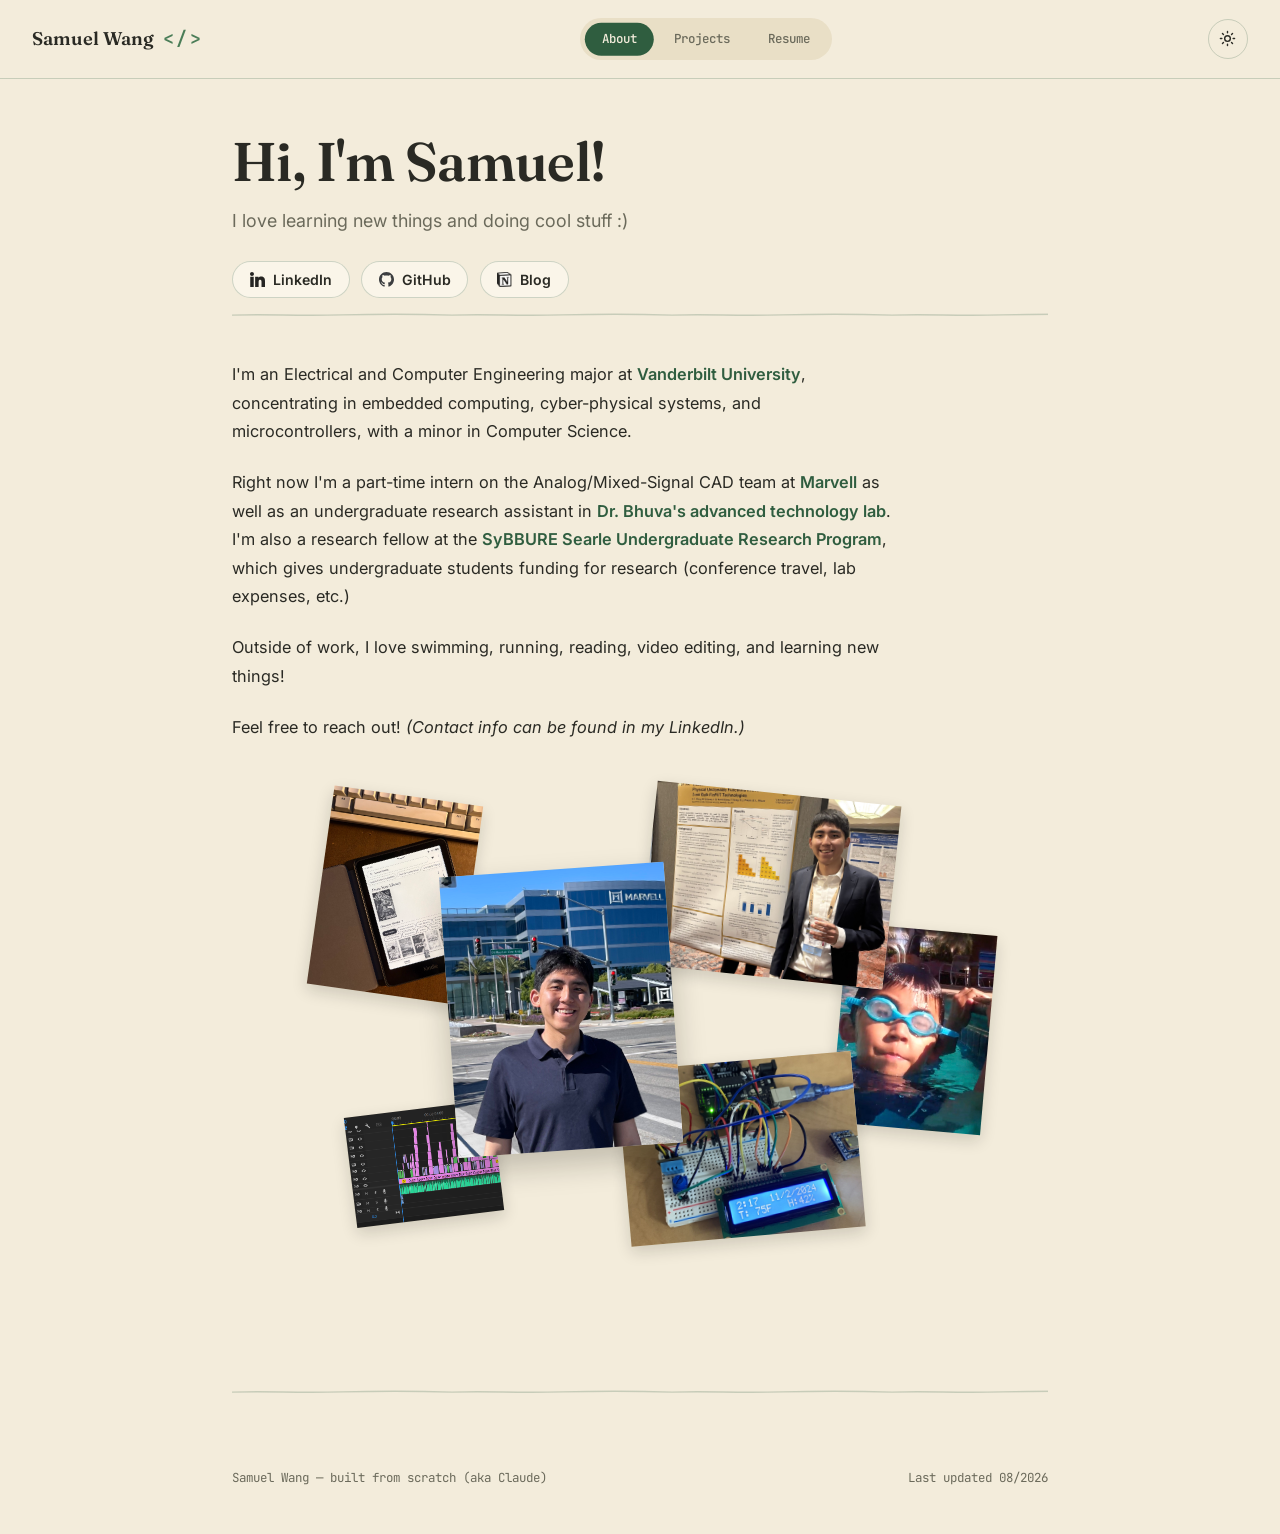
==== commit 9a5929fd: "Some small aesthetic changes" ====
--- a/index.html
+++ b/index.html
@@ -67,14 +67,19 @@
   }
   .brand .dot{color:var(--forest-soft); font-family:'JetBrains Mono',monospace; letter-spacing:0.14em; margin-left:0.05em;}
 
-  nav.tabs{display:flex; gap:0.25rem; background:var(--cream-2); padding:0.3rem; border-radius:999px;}
+  nav.tabs{position:relative; display:flex; gap:0.25rem; background:var(--cream-2); padding:0.3rem; border-radius:999px;}
+  .tab-indicator{
+    position:absolute; top:0; left:0; z-index:0;
+    background:var(--forest); border-radius:999px;
+    transition:transform .32s cubic-bezier(.65,.05,.36,1), width .32s cubic-bezier(.65,.05,.36,1), height .32s ease;
+  }
   nav.tabs button{
-    all:unset; cursor:pointer;
+    all:unset; cursor:pointer; position:relative; z-index:1;
     font-family:'JetBrains Mono',monospace; font-size:0.78rem; font-weight:500;
     padding:0.5rem 1.05rem; border-radius:999px; color:var(--ink-soft);
-    transition:background .25s ease, color .25s ease;
-  }
-  nav.tabs button.active{background:var(--forest); color:var(--cream);}
+    transition:color .25s ease;
+  }
+  nav.tabs button.active{color:var(--cream);}
   nav.tabs button:hover:not(.active){color:var(--ink);}
 
   .top-actions{display:flex; align-items:center; gap:0.9rem;}
@@ -90,9 +95,13 @@
 
   /* ---------- Layout ---------- */
   main{max-width:880px; margin:0 auto; padding:0 2rem;}
-  .view{display:none; animation:rise .5s ease both;}
+  .view{display:none;}
   .view.active{display:block;}
-  @keyframes rise{from{opacity:0; transform:translateY(14px);} to{opacity:1; transform:translateY(0);}}
+
+  /* Reveal — elements fade/slide in top to bottom, staggered, instead of the whole block moving as one */
+  .reveal{opacity:0; transform:translateY(-14px);}
+  .reveal.show{animation:fadeDown .55s ease forwards;}
+  @keyframes fadeDown{from{opacity:0; transform:translateY(-14px);} to{opacity:1; transform:translateY(0);}}
 
   /* Hand-drawn rule — signature element, replaces straight borders (gentle marker wobble) */
   .hand-rule{
@@ -286,7 +295,9 @@
 
   @media (prefers-reduced-motion: reduce){
     html{scroll-behavior:auto;}
-    .view{animation:none;}
+    .reveal{opacity:1; transform:none;}
+    .reveal.show{animation:none;}
+    .tab-indicator{transition:none;}
   }
 </style>
 </head>
@@ -295,6 +306,7 @@
 <div class="topbar">
   <a href="#about" class="brand">Samuel Wang <span class="dot">&lt;/&gt;</span></a>
   <nav class="tabs">
+    <span class="tab-indicator" id="tabIndicator"></span>
     <button data-tab="about" class="active">About</button>
     <button data-tab="projects">Projects</button>
     <button data-tab="resume">Resume</button>
@@ -311,7 +323,7 @@
 
   <!-- ABOUT -->
   <section id="about" class="view active">
-    <div class="hero">
+    <div class="hero reveal">
       <h1>Hi, I'm Samuel!</h1>
       <p class="lede">I love learning new things and doing cool stuff :)</p>
       <div class="social-row">
@@ -324,19 +336,19 @@
     <div class="hand-rule"></div>
 
     <div class="about-body">
-      <p>I'm an Electrical and Computer Engineering major at <strong>Vanderbilt University</strong>, concentrating in embedded computing, cyber-physical systems, and microcontrollers, with a minor in Computer Science.</p>
-      <p>Right now I'm a part-time intern on the Analog/Mixed-Signal CAD team at <strong>Marvell</strong> as well as an undergraduate research assistant in <strong>Dr. Bhuva's advanced technology lab</strong>. I'm also a research fellow at the <strong>SyBBURE Searle Undergraduate Research Program</strong>, which gives undergraduate students funding for research (conference travel, lab expenses, etc.)</p>
-      <p>Outside of work, I love swimming, running, reading, video editing, and learning new things!</p>
-      <p>Feel free to reach out! <i>(Contact info can be found in my LinkedIn.)</i></p>
+      <p class="reveal">I'm an Electrical and Computer Engineering major at <strong>Vanderbilt University</strong>, concentrating in embedded computing, cyber-physical systems, and microcontrollers, with a minor in Computer Science.</p>
+      <p class="reveal">Right now I'm a part-time intern on the Analog/Mixed-Signal CAD team at <strong>Marvell</strong> as well as an undergraduate research assistant in <strong>Dr. Bhuva's advanced technology lab</strong>. I'm also a research fellow at the <strong>SyBBURE Searle Undergraduate Research Program</strong>, which gives undergraduate students funding for research (conference travel, lab expenses, etc.)</p>
+      <p class="reveal">Outside of work, I love swimming, running, reading, video editing, and learning new things!</p>
+      <p class="reveal">Feel free to reach out! <i>(Contact info can be found in my LinkedIn.)</i></p>
     </div>
 
     <!-- Photo collage -->
-    <div class="collage-wrap">
+    <div class="collage-wrap reveal">
       <figure class="cphoto" style="--x:16%; --y:22%; --w:150px; --ar:3/4; --rot:8deg; z-index:2;" data-title="Reading" data-desc="Love sci-fi books, but open to anything! Currently reading: 'And Then There Were None' by Agatha Christie">
         <img src="images/collage-read.jpg" alt="Reading" onerror="this.parentElement.classList.add('ph-fallback')">
       </figure>
 
-      <figure class="cphoto" style="--x:20%; --y:78%; --w:148px; --ar:4/3; --rot:-7deg; z-index:2;" data-title="Video editing" data-desc="Started off making music videos in high school, but now I have a few different channels. In total ~250k views across all of them. As they say, 'Subscribe!'">
+      <figure class="cphoto" style="--x:20%; --y:78%; --w:148px; --ar:4/3; --rot:-7deg; z-index:2;" data-title="Video editing" data-desc="Started off making music videos in high school, but now post across a few different YouTube channels. In total > 250k views across all of them.">
         <img src="images/collage-edit.png" alt="Video editing setup" onerror="this.parentElement.classList.add('ph-fallback')">
       </figure>
 
@@ -356,23 +368,16 @@
         <img src="images/headshot.jpg" alt="Headshot of Samuel Wang" onerror="this.parentElement.classList.add('ph-fallback')">
       </figure>
     </div>
-
-    <div class="hand-rule" style="margin-top:1rem;"></div>
-
-    <div class="activity-block">
-      <h2>Recent on GitHub</h2>
-      <ul id="activity-list"><li>Loading recent activity…</li></ul>
-    </div>
   </section>
 
   <!-- PROJECTS -->
   <section id="projects" class="view">
-    <div class="section-head">
+    <div class="section-head reveal">
       <h2>Projects</h2>
       <p>I always have a few more I'm working on, but these are some of my favorites!</p>
     </div>
 
-    <div class="project">
+    <div class="project reveal">
       <div class="project-img-wrap"><img src="images/cpu.png" alt="Silicon die photo"></div>
       <div class="project-info">
         <h3>RISC-V RV32I Processor</h3>
@@ -387,7 +392,29 @@
 
     <div class="hand-rule"></div>
 
-    <div class="project reverse">
+    <div class="project reverse reveal">
+      <div class="project-img-wrap"><img src="images/vlsi_project.png" alt="STM32 audio hardware"></div>
+      <div class="project-info">
+        <h3>8x8 Radix-4 Booth Multiplier</h3>
+        <p>Designed and verified an 8-bit Radix-4 Booth multiplier from schematic to full-custom layout in Cadence Virtuoso, cutting partial products by 50% with a carry-lookahead adder for summation. Clean on DRC/LVS, with post-layout timing validated through parasitic extraction.</p>
+        <div class="project-tags"><span>Cadence Virtuoso</span><span>VLSI Final Project</span></div>
+      </div>
+    </div>
+
+    <div class="hand-rule"></div>
+
+    <div class="project reveal">
+      <div class="project-img-wrap"><img src="images/minesweeper.jpg" alt="Automation illustration"></div>
+      <div class="project-info">
+        <h3>FPGA-Based Minesweeper Engine</h3>
+        <p>A hardware-accelerated Minesweeper implementation built entirely in VHDL — FSM controller, BRAM-backed grid storage, parallel combinational adjacency logic, and an LFSR for mine placement. No CPU involved, just RTL.</p>
+        <div class="project-tags"><span>VHDL</span><span>FPGA Final Project</span></div>
+      </div>
+    </div>
+
+    <div class="hand-rule"></div>
+
+    <div class="project reverse reveal">
       <div class="project-img-wrap"><img src="images/chip8.png" alt="Chip-8 emulator artwork"></div>
       <div class="project-info">
         <h3>CHIP-8 Emulator</h3>
@@ -401,37 +428,16 @@
 
     <div class="hand-rule"></div>
 
-    <div class="project">
-      <div class="project-img-wrap"><img src="images/minesweeper.jpg" alt="Automation illustration"></div>
-      <div class="project-info">
-        <h3>FPGA-Based Minesweeper Engine</h3>
-        <p>A hardware-accelerated Minesweeper implementation built entirely in VHDL — FSM controller, BRAM-backed grid storage, parallel combinational adjacency logic, and an LFSR for mine placement. No CPU involved, just RTL.</p>
-        <div class="project-tags"><span>VHDL</span><span>FPGA</span><span>FSM Design</span></div>
-        <div class="project-links">
-          <a href="https://github.com/SamuelWang05" target="_blank" class="project-link"><img src="images/Octicons-mark-github.svg" alt="">Repo</a>
-        </div>
-      </div>
-    </div>
-
-    <div class="hand-rule"></div>
-
-    <div class="project reverse">
-      <div class="project-img-wrap"><img src="images/vlsi_project.png" alt="STM32 audio hardware"></div>
-      <div class="project-info">
-        <h3>8x8 Radix-4 Booth Multiplier</h3>
-        <p>Designed and verified an 8-bit Radix-4 Booth multiplier from schematic to full-custom layout in Cadence Virtuoso, cutting partial products by 50% with a carry-lookahead adder for summation. Clean on DRC/LVS, with post-layout timing validated through parasitic extraction.</p>
-        <div class="project-tags"><span>Cadence Virtuoso</span><span>VLSI</span><span>Custom Layout</span></div>
-        <div class="project-links">
-          <a href="https://github.com/SamuelWang05" target="_blank" class="project-link"><img src="images/Octicons-mark-github.svg" alt="">Repo</a>
-        </div>
-      </div>
+    <div class="activity-block reveal">
+      <h2>Recent on GitHub</h2>
+      <ul id="activity-list"><li>Loading recent activity…</li></ul>
     </div>
 
   </section>
 
   <!-- RESUME -->
   <section id="resume" class="view">
-    <div class="resume-top">
+    <div class="resume-top reveal">
       <h2>Resume</h2>
       <a href="Samuel_Wang_Resume.pdf" download class="download-btn">
         <svg viewBox="0 0 24 24" fill="none" stroke="currentColor" stroke-width="2" stroke-linecap="round" stroke-linejoin="round"><path d="M12 3v12m0 0l-4-4m4 4l4-4M5 21h14"/></svg>
@@ -439,7 +445,7 @@
       </a>
     </div>
 
-    <div class="resume-block">
+    <div class="resume-block reveal">
       <h3>Education</h3>
       <div class="hand-rule" style="margin-bottom:1.1rem;"></div>
       <div class="entry">
@@ -455,7 +461,7 @@
       </div>
     </div>
 
-    <div class="resume-block">
+    <div class="resume-block reveal">
       <h3>Experience</h3>
       <div class="hand-rule" style="margin-bottom:1.1rem;"></div>
       <div class="entry">
@@ -483,9 +489,17 @@
           <li>Built a CAN-based automated test and validation setup for manufacturing equipment, improving throughput 65% across 3 production lines</li>
         </ul>
       </div>
-    </div>
-
-    <div class="resume-block">
+      <div class="entry">
+        <div class="entry-head"><h4>SyBBURE Searle Undergraduate Research Program</h4><span class="when mono">May 2025 – Jul 2025</span></div>
+        <p class="role">Research Fellow, Nashville, TN</p>
+        <ul>
+          <li>Full funding for research (conference travel, lab equipment, etc.) & access to makerspaces for personal projects</li>
+          <li>Semester long "hackathons" in teams of 4 - prev. created EEG signal processing system, responsive LED system for recycled lamps, etc.</li>
+        </ul>
+      </div>
+    </div>
+
+    <div class="resume-block reveal">
       <h3>Skills</h3>
       <div class="hand-rule" style="margin-bottom:1.1rem;"></div>
       <div class="skills-grid">
@@ -530,10 +544,48 @@
   // Tabs
   const tabButtons = document.querySelectorAll('nav.tabs button');
   const views = document.querySelectorAll('.view');
+  const tabNav = document.querySelector('nav.tabs');
+  const tabIndicator = document.getElementById('tabIndicator');
+
+  function moveIndicator(btn, instant){
+    if(!btn) return;
+    const navRect = tabNav.getBoundingClientRect();
+    const btnRect = btn.getBoundingClientRect();
+    if(instant) tabIndicator.style.transition = 'none';
+    tabIndicator.style.width = btnRect.width + 'px';
+    tabIndicator.style.height = btnRect.height + 'px';
+    tabIndicator.style.transform = `translate(${btnRect.left - navRect.left}px, ${btnRect.top - navRect.top}px)`;
+    if(instant){
+      void tabIndicator.offsetWidth;
+      tabIndicator.style.transition = '';
+    }
+  }
+
+  // Reveal: fade/slide elements in top-to-bottom, staggered, each time a view is shown
+  function playReveal(view){
+    const items = view.querySelectorAll('.reveal');
+    items.forEach(el => {
+      el.classList.remove('show');
+      el.style.animationDelay = '';
+    });
+    void view.offsetWidth; // force reflow so animation restarts
+    items.forEach((el, i) => {
+      el.style.animationDelay = (i * 70) + 'ms';
+      el.classList.add('show');
+    });
+  }
 
   function activate(tab){
+    let activeBtn = null;
     views.forEach(v => v.classList.toggle('active', v.id === tab));
-    tabButtons.forEach(b => b.classList.toggle('active', b.dataset.tab === tab));
+    tabButtons.forEach(b => {
+      const isActive = b.dataset.tab === tab;
+      b.classList.toggle('active', isActive);
+      if(isActive) activeBtn = b;
+    });
+    moveIndicator(activeBtn);
+    const activeView = document.getElementById(tab);
+    if(activeView) playReveal(activeView);
   }
 
   tabButtons.forEach(btn => {
@@ -545,10 +597,27 @@
 
   const initial = window.location.hash.substring(1);
   if(initial && document.getElementById(initial)){ activate(initial); }
+  else {
+    // Initial paint: position the indicator instantly and play the first reveal
+    const initialBtn = document.querySelector('nav.tabs button.active');
+    moveIndicator(initialBtn, true);
+    const initialView = document.getElementById('about');
+    if(initialView) playReveal(initialView);
+  }
 
   window.addEventListener('hashchange', () => {
     const h = window.location.hash.substring(1);
     if(h && document.getElementById(h)) activate(h);
+  });
+
+  window.addEventListener('resize', () => {
+    const activeBtn = document.querySelector('nav.tabs button.active');
+    moveIndicator(activeBtn, true);
+  });
+
+  window.addEventListener('load', () => {
+    const activeBtn = document.querySelector('nav.tabs button.active');
+    moveIndicator(activeBtn, true);
   });
 
   // Photo collage lightbox
